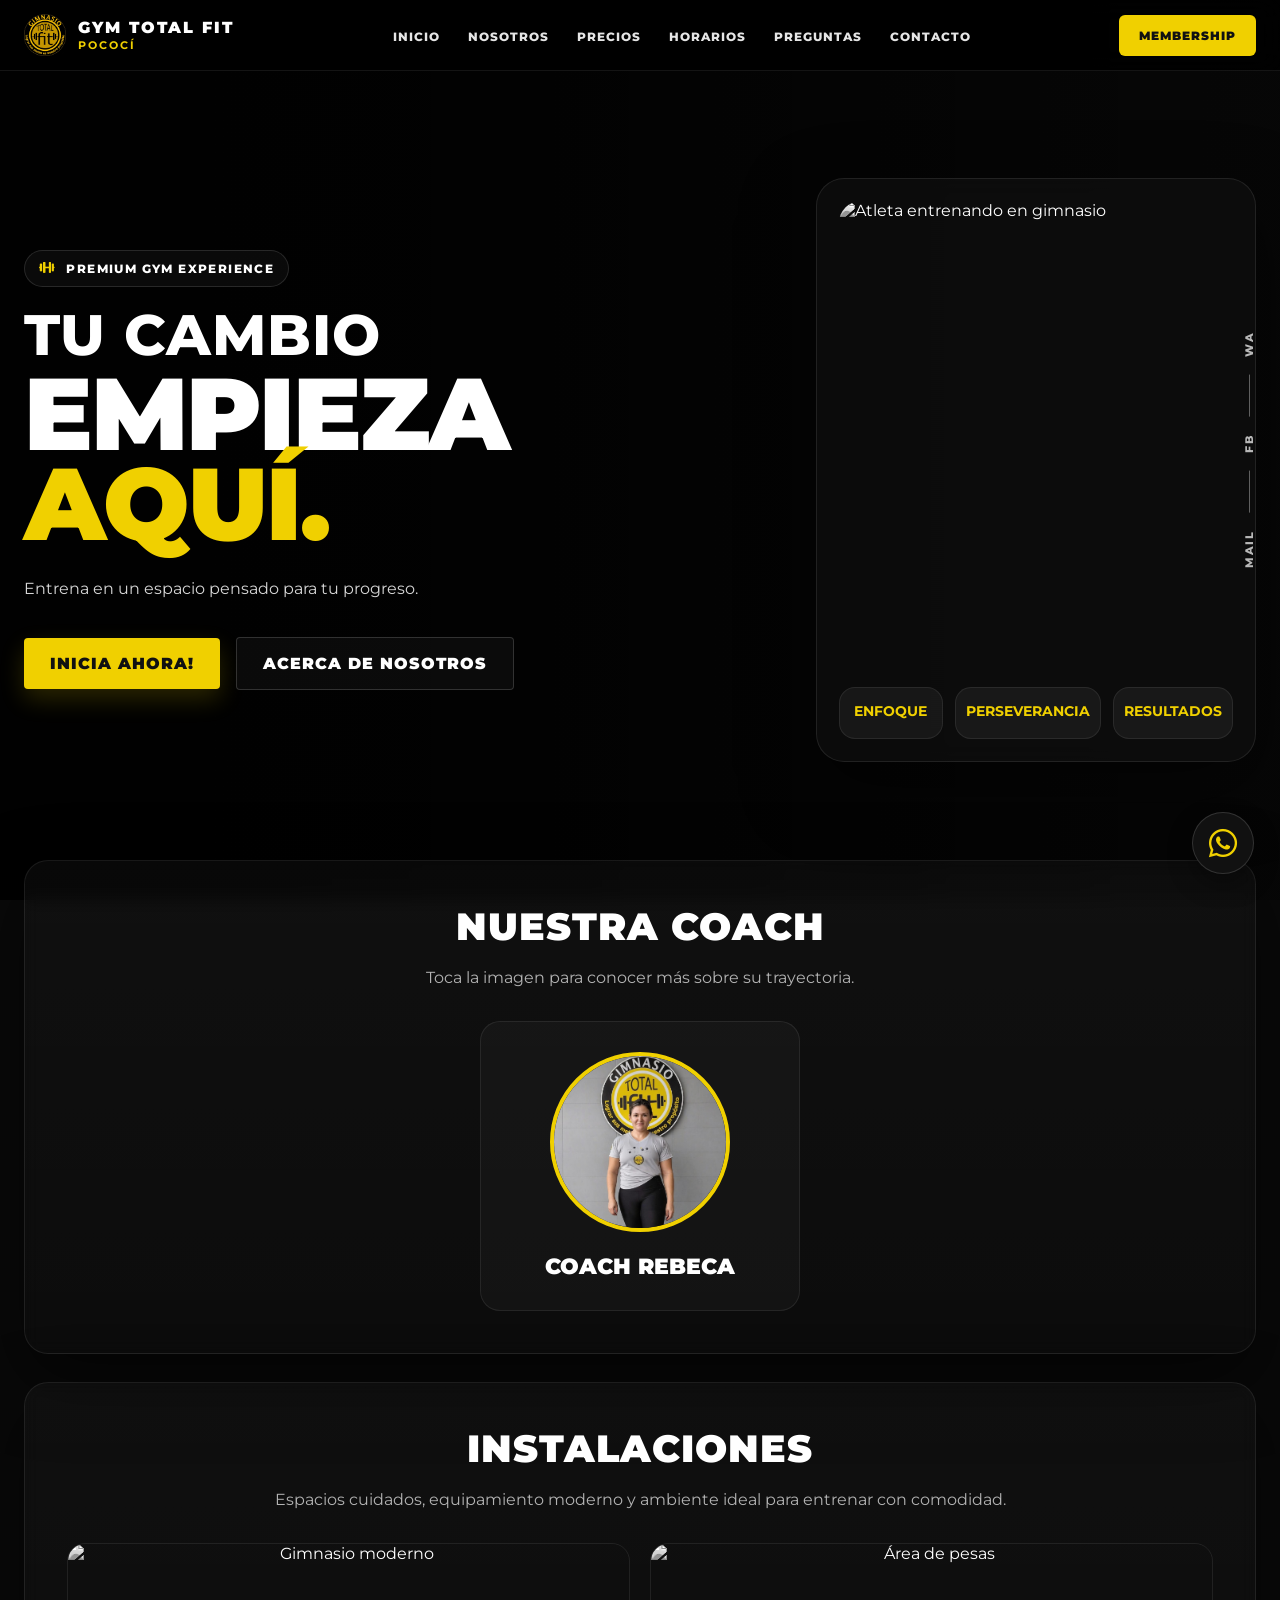
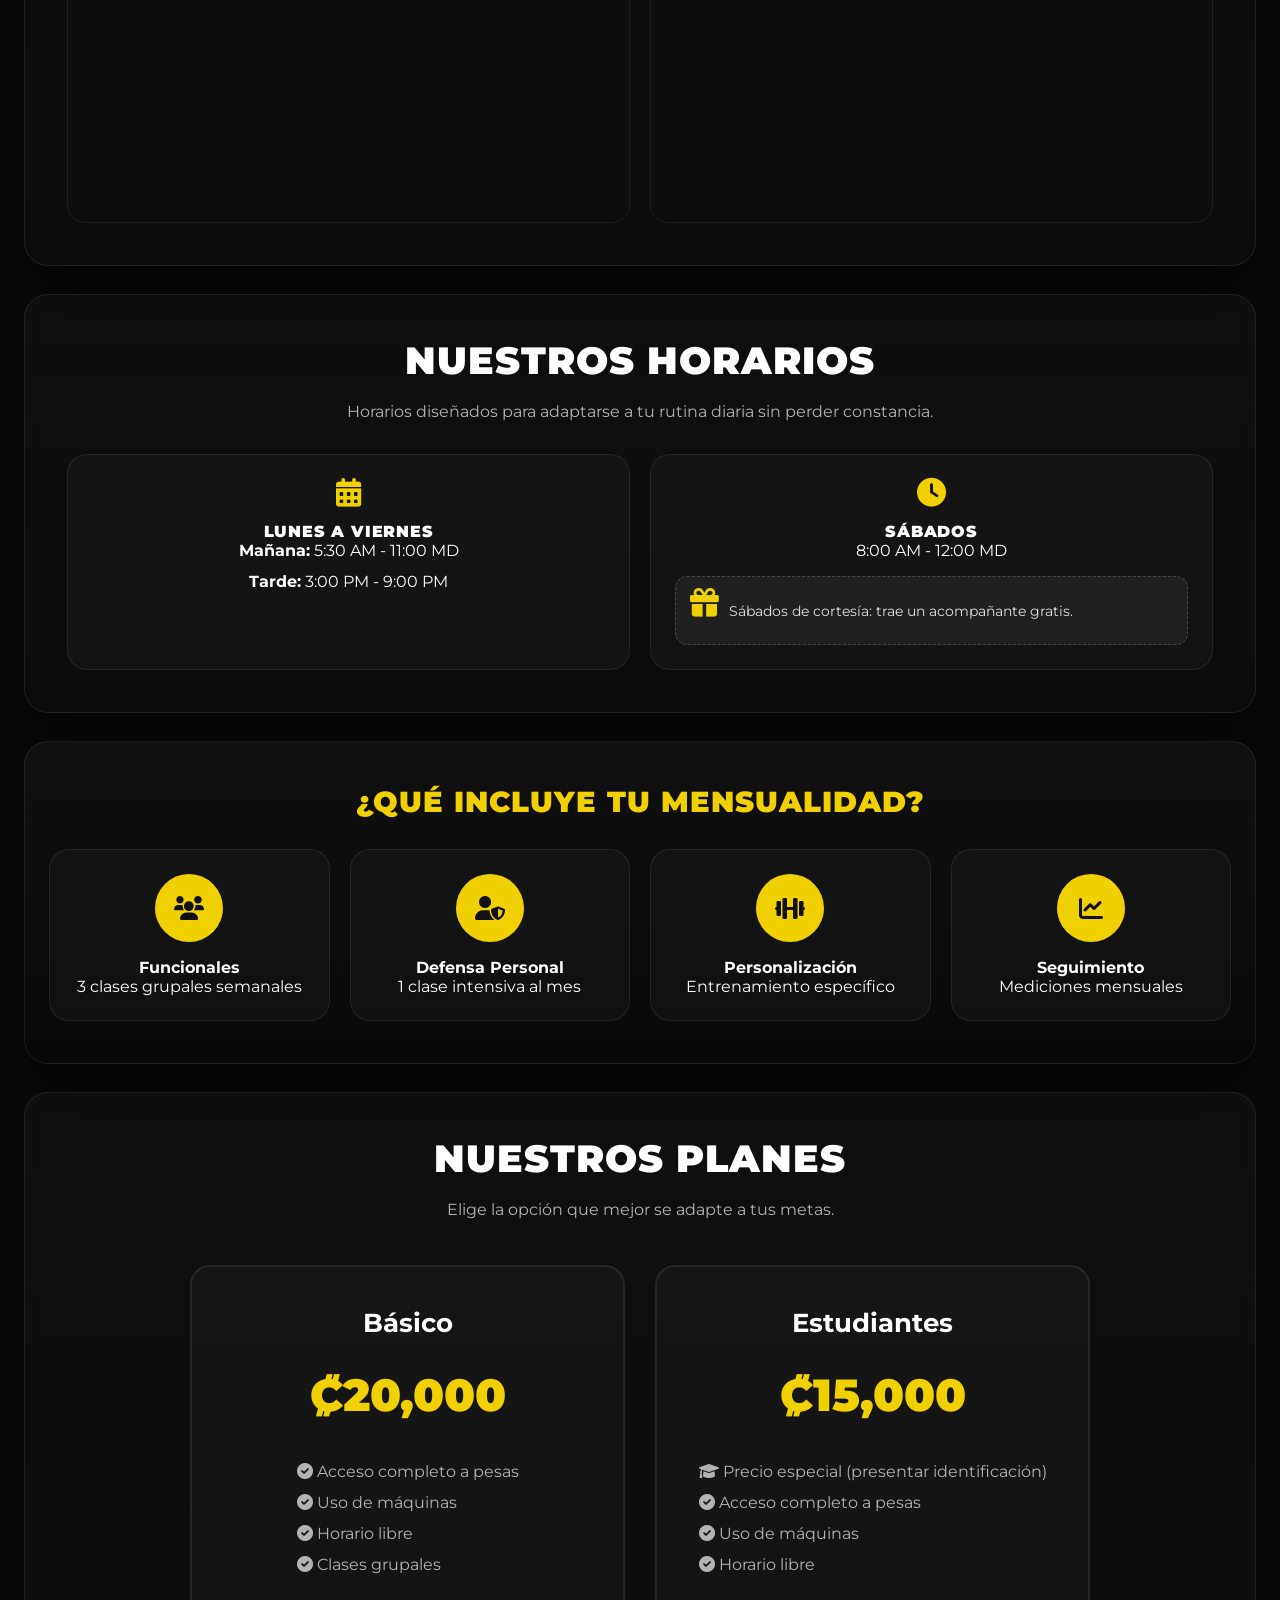
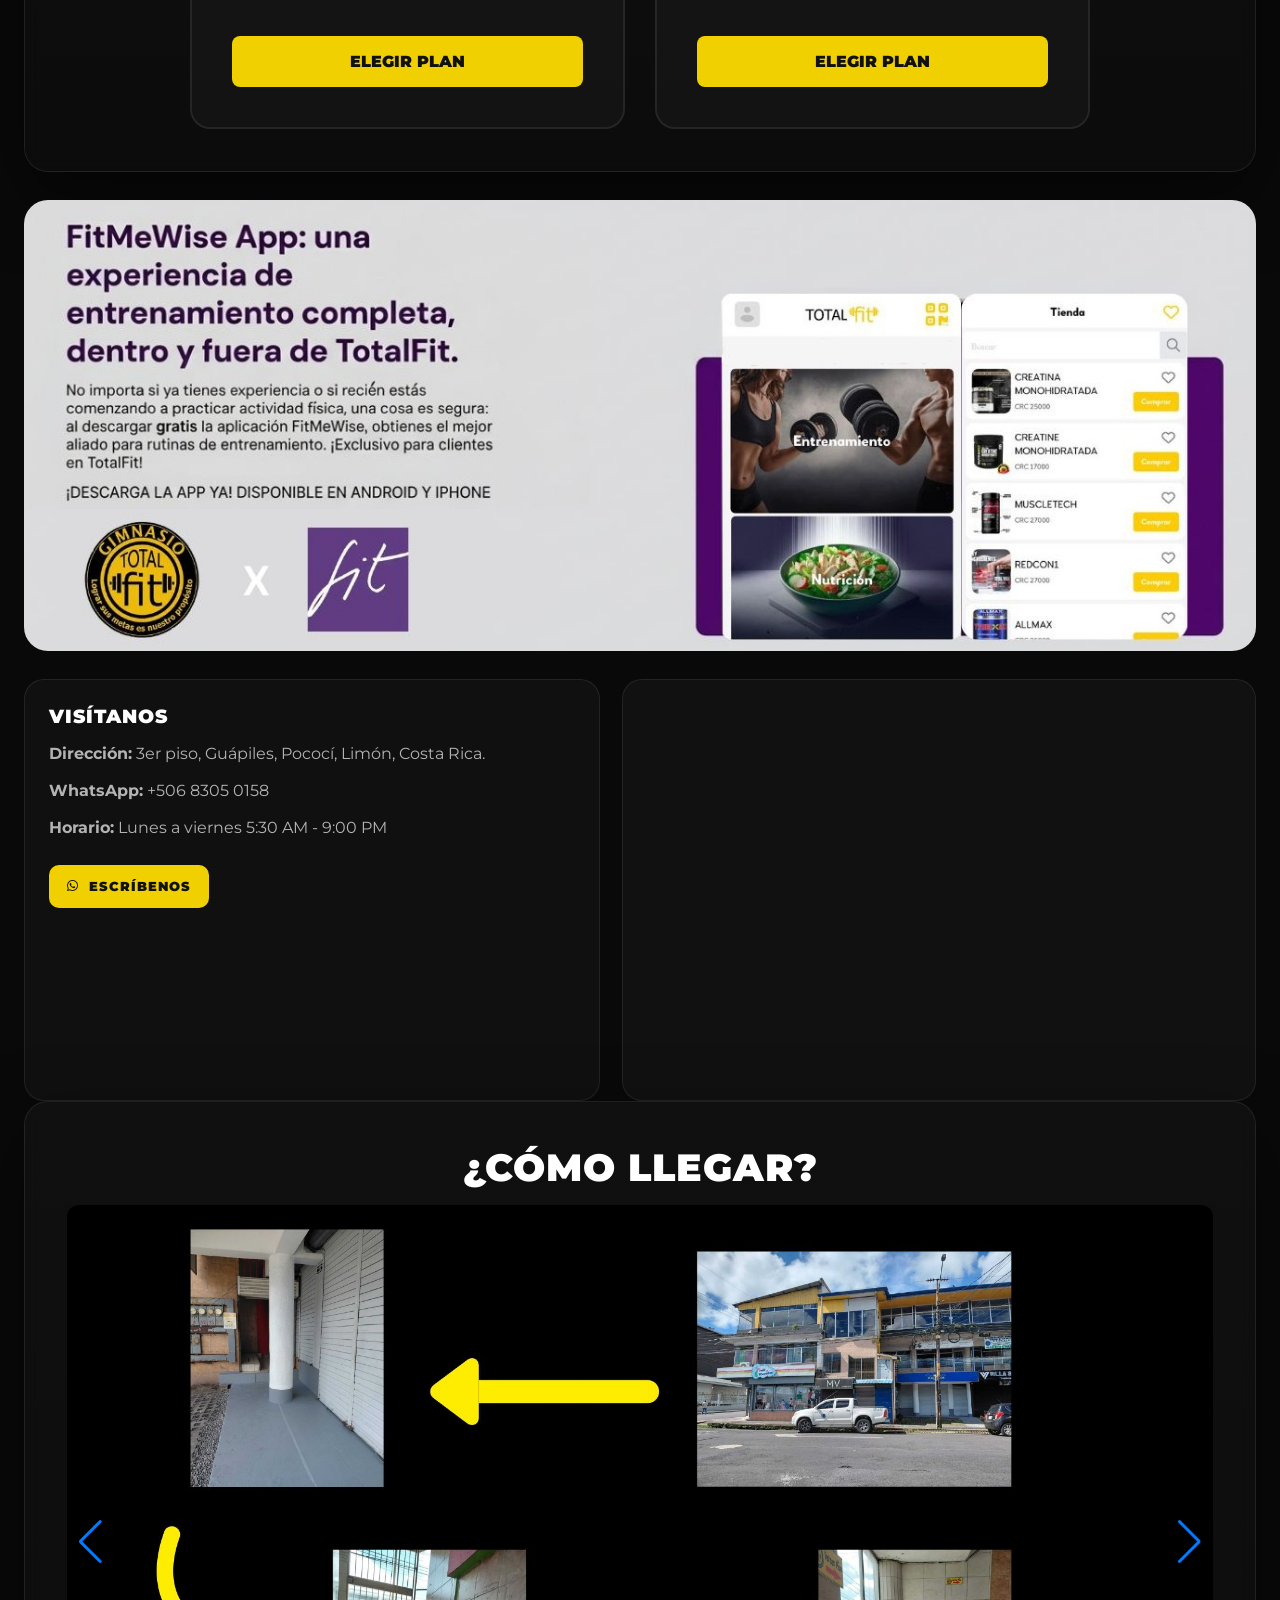
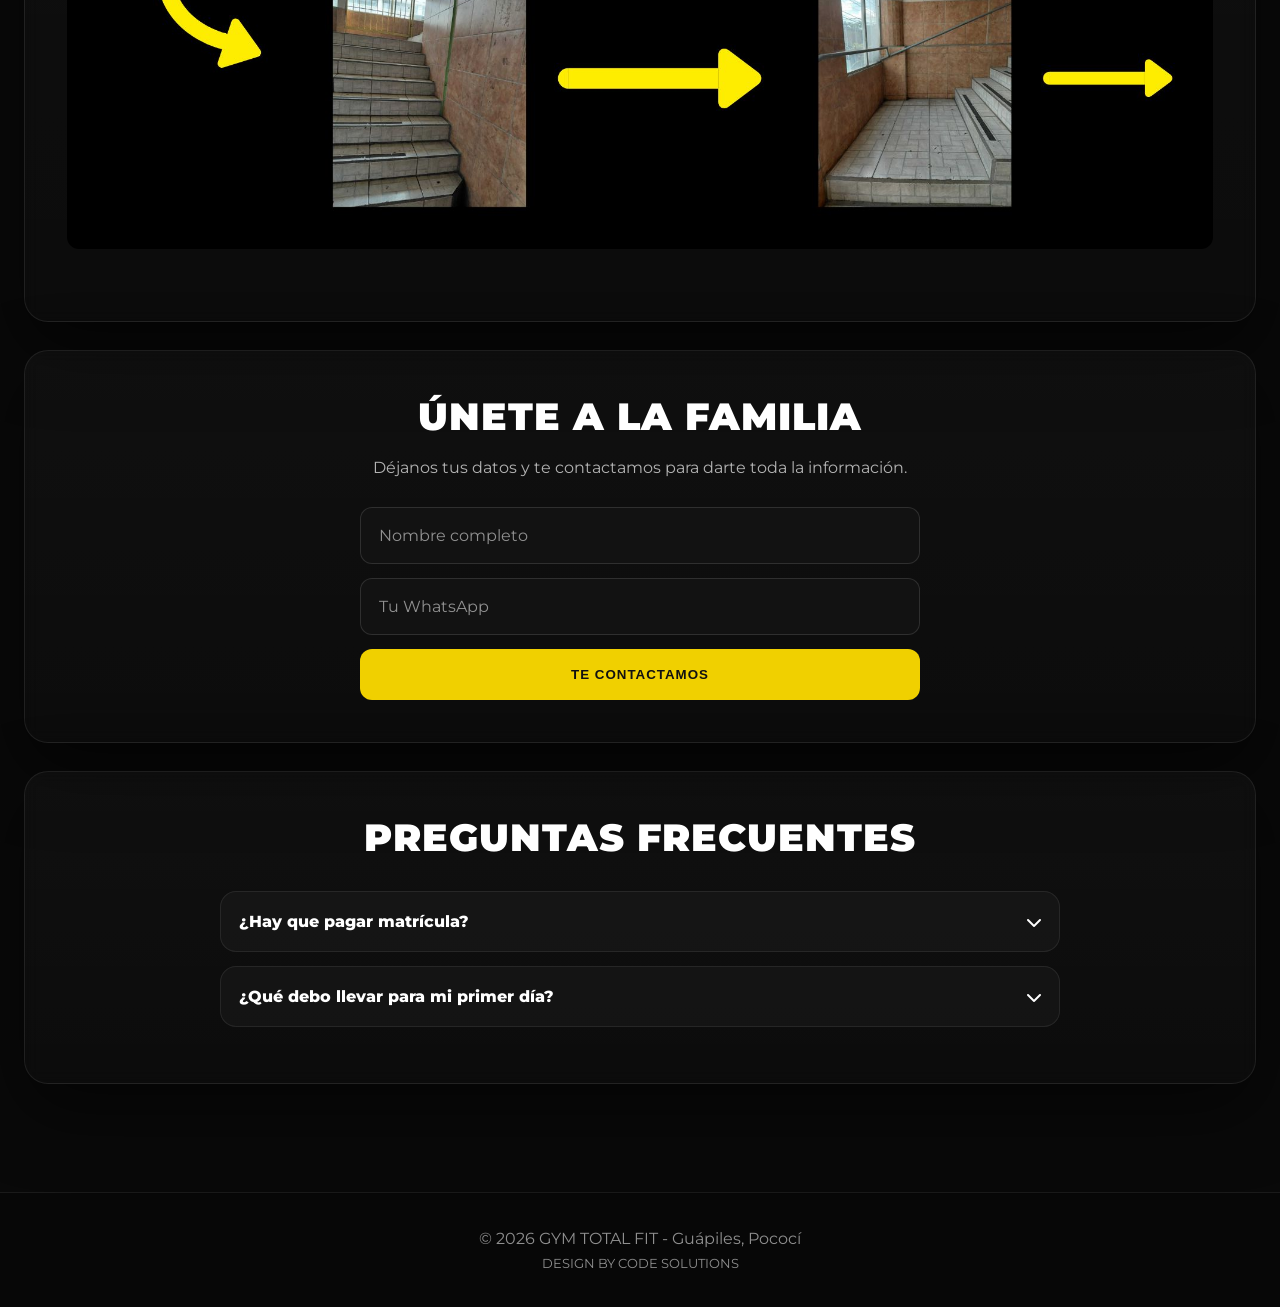
==== index.html @ f2923332 "Gym Total Fit" ====
<!DOCTYPE html>
<html lang="es">
<head>
  <meta charset="UTF-8" />
  <meta name="viewport" content="width=device-width, initial-scale=1.0" />
  <title>GYM TOTAL FIT - POCOCÍ</title>

  <meta name="description" content="GYM TOTAL FIT Pococí: gimnasio premium en Guápiles, Limón. Entrena con coaches expertos, horarios flexibles y ambiente profesional." />
  <meta name="keywords" content="gym Pococí, gimnasio Guápiles, fitness Costa Rica, entrenamiento funcional, gimnasio Limón" />
  <meta name="theme-color" content="#0a0a0a" />

  <link rel="preconnect" href="https://fonts.googleapis.com">
  <link rel="preconnect" href="https://fonts.gstatic.com" crossorigin>
  <link href="https://fonts.googleapis.com/css2?family=Montserrat:wght@400;600;700;800;900&display=swap" rel="stylesheet">
  <link rel="stylesheet" href="https://cdnjs.cloudflare.com/ajax/libs/font-awesome/6.0.0/css/all.min.css">
  <link href="https://unpkg.com/aos@2.3.1/dist/aos.css" rel="stylesheet">
  <link rel="stylesheet" href="https://cdn.jsdelivr.net/npm/swiper@11/swiper-bundle.min.css"/>

  <style>
    :root{
      --bg:#090909;
      --bg2:#111111;
      --card:#161616;
      --text:#ffffff;
      --muted:#b3b3b3;
      --accent:#f0d000;
      --gray:#6f6f6f;
      --line:rgba(255,255,255,.08);
      --shadow:0 26px 70px rgba(0,0,0,.5);
      --radius:24px;
    }

    *{ box-sizing:border-box; margin:0; padding:0; }
    html{ scroll-behavior:smooth; font-size:16px; }
    body{
      font-family:'Montserrat',sans-serif;
      background:var(--bg);
      color:var(--text);
      overflow-x:hidden;
    }

    a{ color:inherit; text-decoration:none; }
    img{ max-width:100%; display:block; }

    /* Navegación */
    nav{
      position:fixed;
      top:0;
      left:0;
      width:100%;
      z-index:9999;
      background:rgba(0,0,0,.82);
      backdrop-filter:blur(14px);
      border-bottom:1px solid var(--line);
    }

    .nav-container{
      max-width:1300px;
      margin:0 auto;
      padding:14px 24px;
      display:flex;
      align-items:center;
      justify-content:space-between;
      gap:20px;
    }

    .logo-wrapper{
      display:flex;
      align-items:center;
      gap:12px;
      min-width:220px;
    }

    .nav-logo{
      width:42px;
      height:42px;
      border-radius:10px;
      object-fit:cover;
    }

    .brand{
      display:flex;
      flex-direction:column;
      line-height:1;
    }

    .brand h2{
      margin:0;
      font-size:1rem;
      font-weight:900;
      letter-spacing:2px;
      color:var(--text);
    }

    .brand span{
      margin-top:4px;
      font-size:.68rem;
      font-weight:700;
      letter-spacing:2px;
      color:var(--accent);
      text-transform:uppercase;
    }

    .nav-links{
      list-style:none;
      display:flex;
      align-items:center;
      gap:28px;
    }

    .nav-links a{
      font-size:.78rem;
      font-weight:800;
      text-transform:uppercase;
      letter-spacing:1px;
      color:#f2f2f2;
      opacity:.95;
      transition:.25s ease;
    }

    .nav-links a:hover{ color:var(--accent); }

    .nav-cta{
      background:var(--accent);
      color:#111;
      padding:13px 20px;
      border-radius:6px;
      font-size:.78rem;
      font-weight:900;
      text-transform:uppercase;
      letter-spacing:1px;
      white-space:nowrap;
      transition:.25s ease;
    }

    .nav-cta:hover{
      transform:translateY(-2px);
      background:#ffe545;
    }

    .hamburger{
      display:none;
      flex-direction:column;
      gap:5px;
      cursor:pointer;
    }

    .hamburger span{
      width:26px;
      height:3px;
      background:white;
      border-radius:3px;
    }

    /* Hero */
    .hero{
      min-height:100vh;
      position:relative;
      display:flex;
      align-items:center;
      background:
        linear-gradient(90deg, rgba(0,0,0,.94) 0%, rgba(0,0,0,.82) 38%, rgba(0,0,0,.28) 100%),
        url('https://images.unsplash.com/photo-1517838277536-f5f99be501cd?q=80&w=2070&auto=format&fit=crop') center/cover no-repeat;
    }

    .hero-inner{
      width:100%;
      max-width:1300px;
      margin:0 auto;
      padding:120px 24px 80px;
      display:grid;
      grid-template-columns:1.05fr .95fr;
      gap:44px;
      align-items:center;
    }

    .eyebrow{
      display:inline-flex;
      align-items:center;
      gap:10px;
      padding:10px 14px;
      border:1px solid rgba(255,255,255,.12);
      border-radius:999px;
      background:rgba(255,255,255,.04);
      color:white;
      font-size:.78rem;
      font-weight:800;
      letter-spacing:1.4px;
      text-transform:uppercase;
      margin-bottom:22px;
    }

    .eyebrow i{ color:var(--accent); }

    .hero h1{
      font-size:clamp(3rem, 8vw, 6.8rem);
      line-height:.88;
      font-weight:900;
      text-transform:uppercase;
      letter-spacing:-2px;
      max-width:760px;
    }

    .hero h1 .line1{
      display:block;
      color:white;
      font-size:.56em;
      font-weight:800;
      letter-spacing:1px;
      margin-bottom:10px;
    }

    .hero h1 .line2{ display:block; color:white; }
    .hero h1 .line3{ display:block; color:var(--accent); }

    .hero p{
      max-width:650px;
      margin:24px 0 0;
      color:#d7d7d7;
      font-size:1rem;
      line-height:1.85;
    }

    .hero-actions{
      display:flex;
      align-items:center;
      gap:16px;
      flex-wrap:wrap;
      margin-top:34px;
    }

    .btn-primary,
    .btn-secondary{
      display:inline-flex;
      align-items:center;
      justify-content:center;
      gap:10px;
      padding:16px 26px;
      border-radius:4px;
      font-weight:900;
      text-transform:uppercase;
      letter-spacing:1px;
      transition:.25s ease;
    }

    .btn-primary{
      background:var(--accent);
      color:#111;
      box-shadow:0 10px 25px rgba(240,208,0,.18);
    }

    .btn-primary:hover{
      transform:translateY(-2px);
      background:#ffe545;
    }

    .btn-secondary{
      border:1px solid rgba(255,255,255,.16);
      background:rgba(255,255,255,.04);
      color:white;
    }

    .btn-secondary:hover{
      background:rgba(255,255,255,.08);
    }

    .hero-panel{
      justify-self:end;
      width:100%;
      max-width:440px;
      background:rgba(15,15,15,.76);
      border:1px solid rgba(255,255,255,.09);
      border-radius:28px;
      padding:22px;
      box-shadow:var(--shadow);
      backdrop-filter:blur(12px);
    }

    .hero-panel img{
      width:100%;
      height:470px;
      object-fit:cover;
      border-radius:22px;
      filter:grayscale(100%) contrast(1.1);
    }

    .hero-stats{
      margin-top:16px;
      display:grid;
      grid-template-columns:repeat(3,1fr);
      gap:12px;
    }

    .stat{
      background:rgba(255,255,255,.05);
      border:1px solid var(--line);
      border-radius:16px;
      padding:14px 10px;
      text-align:center;
    }

    .stat strong{
      display:block;
      color:var(--accent);
      font-size:0.9rem; 
      margin-bottom:4px;
      text-transform:uppercase;
    }

    .social-vertical{
      position:absolute;
      right:24px;
      top:50%;
      transform:translateY(-50%);
      display:flex;
      flex-direction:column;
      align-items:center;
      gap:18px;
      z-index:2;
    }

    .social-vertical a{
      writing-mode:vertical-rl;
      transform:rotate(180deg);
      font-size:.7rem;
      font-weight:800;
      letter-spacing:1.6px;
      color:#d7d7d7;
      opacity:.85;
    }

    .social-vertical .line{
      width:1px;
      height:42px;
      background:rgba(255,255,255,.35);
    }

    /* Layout Principal */
    .main-wrap{
      max-width:1300px;
      margin:-40px auto 0;
      padding:0 24px 80px;
      position:relative;
      z-index:5;
    }

    .section-card{
      background:linear-gradient(180deg, rgba(255,255,255,.03), rgba(255,255,255,.015));
      border:1px solid var(--line);
      border-radius:var(--radius);
      padding:42px;
      box-shadow:var(--shadow);
      margin-bottom:28px;
      backdrop-filter:blur(8px);
    }

    .center{text-align:center;}

    .section-title{
      margin:0 0 14px;
      font-size:clamp(1.7rem, 3vw, 2.4rem);
      font-weight:900;
      text-transform:uppercase;
      letter-spacing:1px;
    }

    .section-subtitle{
      color:var(--muted);
      max-width:780px;
      margin:0 auto;
      line-height:1.8;
    }

    /* ESTILOS COACH */
    .coach-container{
        display:flex;
        justify-content:center;
        margin-top:28px;
    }
    .coach-card{
      background:rgba(255,255,255,.03);
      border:1px solid var(--line);
      border-radius:20px;
      padding:30px;
      text-align:center;
      cursor:pointer;
      transition:.3s;
      width:100%;
      max-width:320px;
    }
    .coach-card:hover{ border-color:var(--accent); }
    .coach-card img{
      width:180px;
      height:180px;
      border-radius:50%;
      object-fit:cover;
      border:4px solid var(--accent);
      margin:0 auto 20px;
    }
    .coach-card h4{
      margin:0;
      font-size:1.4rem;
      font-weight:900;
      text-transform:uppercase;
    }
    .coach-bio{
      max-height:0;
      overflow:hidden;
      transition:max-height .4s ease;
      color:var(--muted);
      font-size:.95rem;
      line-height:1.6;
    }
    .coach-bio.active{
        max-height:300px;
        margin-top:20px;
        padding-top:15px;
        border-top:1px solid var(--line);
    }

    /* Grids Responsivos */
    .galeria-grid{
      display:grid;
      grid-template-columns:repeat(auto-fit, minmax(260px, 1fr));
      gap:20px;
      margin-top:28px;
    }

    .galeria-item{
      width:100%;
      height:280px;
      object-fit:cover;
      border-radius:18px;
      border:1px solid var(--line);
      filter:grayscale(100%);
    }

    .horarios-container{
      display:grid;
      gap:20px;
      margin-top:28px;
      grid-template-columns:repeat(auto-fit, minmax(280px, 1fr));
    }

    .horario-card{
        background:rgba(255,255,255,.03);
        border:1px solid var(--line);
        border-radius:20px;
        padding:24px;
        text-align:center;
    }

    .horario-card h4{
      margin:0;
      font-weight:900;
      text-transform:uppercase;
      letter-spacing:.8px;
    }

    .horario-card i{
      font-size:1.8rem;
      color:var(--accent);
      margin-bottom:14px;
    }

    /* ESPACIADO SOLICITADO */
    .horario-card p {
        margin-bottom: 12px;
    }

    .nota-cortesia{
      margin-top:16px;
      padding:12px 14px;
      background:rgba(255,255,255,.05);
      border:1px dashed rgba(255,255,255,.18);
      border-radius:12px;
      display:flex;
      gap:10px;
      align-items:center;
      color:#e2e2e2;
      font-size:.9rem;
      text-align:left;
    }

    .beneficios-negro{
      background:linear-gradient(180deg, #101010, #080808);
      border:1px solid var(--line);
      border-radius:var(--radius);
      padding:42px 24px;
      margin:28px 0;
      box-shadow:var(--shadow);
    }

    .beneficios-negro h3{
      margin:0 0 30px;
      text-align:center;
      color:var(--accent);
      text-transform:uppercase;
      font-weight:900;
      font-size:1.8rem;
      letter-spacing:1px;
    }

    .beneficios-grid{
      display:grid;
      gap:20px;
      margin-top:28px;
      grid-template-columns:repeat(auto-fit, minmax(220px, 1fr));
    }
    
    .beneficio-item{
        background:rgba(255,255,255,.03);
        border:1px solid var(--line);
        border-radius:20px;
        padding:24px;
        text-align:center;
    }

    .icono-circulo{
      width:68px;
      height:68px;
      margin:0 auto 16px;
      border-radius:50%;
      display:flex;
      align-items:center;
      justify-content:center;
      background:var(--accent);
      color:#111;
      font-size:1.5rem;
    }

    /* SECCIÓN PRECIOS - Modificada para 2 bloques */
    .precios-grid {
      display:grid;
      gap:30px; 
      margin-top:40px;
      grid-template-columns: repeat(2, 1fr);
      max-width: 900px;
      margin-left: auto;
      margin-right: auto;
    }

    @media (max-width: 768px) {
      .precios-grid {
        grid-template-columns: 1fr;
      }
    }

    .precio-card{
        background:rgba(255,255,255,.03);
        border:2px solid var(--line); 
        border-radius:20px;
        padding:40px; 
        text-align:center;
        transition:.3s;
        display: flex;
        flex-direction: column;
        justify-content: space-between;
    }
    .precio-card:hover { border-color: var(--accent); transform: translateY(-5px); }
    
    .precio-card h4{
        font-size: 1.6rem;
        margin-bottom: 10px;
    }

    .precio-valor {
      font-size: 2.8rem; 
      font-weight: 900;
      color: var(--accent);
      margin: 20px 0;
    }
    .precio-lista {
      list-style: none;
      padding: 0;
      margin: 20px 0;
      color:var(--muted);
      flex-grow: 1;
      text-align: left; 
      display: inline-block; 
    }
    .precio-lista li { margin-bottom: 12px; font-size: 1rem; }
    
    .btn-precio {
      display: block;
      width: 100%;
      padding: 16px;
      margin-top: 30px;
      background: var(--accent);
      color: #111;
      text-align: center;
      font-weight: 900;
      text-transform: uppercase;
      border-radius: 8px;
      transition: .25s;
    }
    .btn-precio:hover { background: #ffe545; transform: translateY(-2px); }

    /* SECCIÓN BANNER FITMEWISE */
    .app-section {
        background: transparent;
        padding: 0;
        margin: 28px 0;
        border-radius: var(--radius);
        overflow: hidden;
        border: none;
    }
    .banner-image {
        width: 100%;
        height: auto;
        display: block;
        transition: transform 0.5s ease;
    }
    .app-section:hover .banner-image {
        transform: scale(1.01);
    }

    /* Contacto */
    form{
      max-width:560px;
      margin:24px auto 0;
      display:flex;
      flex-direction:column;
      gap:14px;
    }

    input{
      width:100%;
      padding:18px;
      border-radius:12px;
      border:1px solid rgba(255,255,255,.12);
      background:#121212;
      color:white;
      font-family:'Montserrat',sans-serif;
      font-size:1rem;
    }

    input::placeholder{ color:#909090; }

    input:focus{
      outline:none;
      border-color:var(--accent);
      box-shadow:0 0 0 3px rgba(240,208,0,.10);
    }

    .boton-enviar{
      background:var(--accent);
      color:#111;
      padding:18px;
      border:none;
      border-radius:12px;
      font-weight:900;
      cursor:pointer;
      transition:.25s ease;
      text-transform:uppercase;
      letter-spacing:1px;
    }

    .boton-enviar:hover{
      transform:translateY(-2px);
      background:#ffe545;
    }

    .boton-listo{
      background:#e6e6e6 !important;
      color:#111 !important;
    }

    /* FAQ */
    .faq-container{
      max-width:840px;
      margin:30px auto 0;
    }

    .faq-item{
      margin-bottom:14px;
      border:1px solid var(--line);
      border-radius:16px;
      overflow:hidden;
      background:rgba(255,255,255,.03);
    }

    .faq-question{
      width:100%;
      border:none;
      background:transparent;
      color:white;
      padding:20px 18px;
      display:flex;
      justify-content:space-between;
      align-items:center;
      font-family:'Montserrat',sans-serif;
      font-size:1rem;
      font-weight:800;
      cursor:pointer;
      text-align:left;
    }

    .faq-answer{
      max-height:0;
      overflow:hidden;
      transition:max-height .3s ease;
      background:#131313;
    }

    .faq-answer p{
      margin:0;
      padding:0 18px 18px;
      color:#d0d0d0;
      line-height:1.7;
    }

    .faq-item.active .faq-answer{
      max-height:220px;
    }

    .faq-item.active i{
      transform:rotate(180deg);
      color:var(--accent);
    }

    /* Footer y Mapa */
    .contacto-grid{
      display:grid;
      grid-template-columns:1fr 1.1fr;
      gap:22px;
      margin-top:28px;
      align-items:stretch;
    }

    .contacto-info{
      background:rgba(255,255,255,.03);
      border:1px solid var(--line);
      border-radius:20px;
      padding:24px;
      text-align:left;
    }

    .contacto-info h4{
      margin:0 0 12px;
      font-size:1.2rem;
      font-weight:900;
      text-transform:uppercase;
      letter-spacing:1px;
    }

    .contacto-info p{
      margin:0 0 10px;
      color:var(--muted);
      line-height:1.7;
    }

    .contacto-info .mapa-boton{
      display:inline-flex;
      align-items:center;
      justify-content:center;
      gap:10px;
      margin-top:14px;
      background:var(--accent);
      color:#111;
      padding:14px 18px;
      border-radius:10px;
      font-weight:900;
      text-transform:uppercase;
      font-size:.8rem;
      letter-spacing:1px;
    }

    .mapa-contenedor{
      width:100%;
      min-height:420px;
      border-radius:20px;
      overflow:hidden;
      border:1px solid var(--line);
      background:#111;
    }

    .mapa-contenedor iframe{
      width:100%;
      height:100%;
      min-height:420px;
      display:block;
      border:0;
    }

    .btn-whatsapp-flotante{
      position:fixed;
      bottom:26px;
      right:26px;
      width:62px;
      height:62px;
      border-radius:50%;
      display:flex;
      align-items:center;
      justify-content:center;
      background:#111;
      color:var(--accent);
      border:1px solid rgba(255,255,255,.14);
      font-size:32px;
      z-index:10000;
      box-shadow:0 10px 25px rgba(0,0,0,.35);
      transition:.25s ease;
    }

    .btn-whatsapp-flotante:hover{
      transform:scale(1.08);
      color:#111;
      background:var(--accent);
    }

    footer{
      padding:36px 20px;
      text-align:center;
      background:#070707;
      border-top:1px solid var(--line);
      color:#8f8f8f;
    }

    /* Estilos del Carrusel */
    .swiper { width: 100%; padding-bottom: 30px; }
    .swiper-slide img { width: 100%; height: auto; border-radius: 12px; }

    /* Media Queries */
    @media (max-width: 980px){
      .hero-inner{ grid-template-columns:1fr; padding-top:130px; }
      .hero-panel{ justify-self:start; max-width:100%; }
      .social-vertical{ display:none; }
      .contacto-grid{ grid-template-columns:1fr; }
    }

    @media (max-width: 768px){
      .nav-links{
        position:fixed; top:74px; left:-100%;
        width:100%; height:calc(100vh - 74px);
        background:rgba(0,0,0,.98);
        flex-direction:column; justify-content:flex-start;
        gap:26px; padding-top:42px; transition:.3s ease;
      }
      .nav-links.active{ left:0; }
      .nav-cta{ display:none; }
      .hamburger{ display:flex; }
      .section-card{ padding:28px 18px; }
      .hero h1{ font-size:clamp(2.7rem, 14vw, 4.8rem); }
      .hero-panel img{ height:340px; }
      .mapa-contenedor, .mapa-contenedor iframe{ min-height:320px; }
  </style>
</head>
<body>

  <nav>
    <div class="nav-container">
      <div class="logo-wrapper">
        <img src="logo-gym.png" alt="Logo GYM TOTAL FIT" class="nav-logo">
        <div class="brand">
          <h2>GYM TOTAL FIT</h2>
          <span>Pococí</span>
        </div>
      </div>

      <ul class="nav-links" id="navLinks">
        <li><a href="#inicio">Inicio</a></li>
        <li><a href="#nosotros">Nosotros</a></li>
        <li><a href="#precios">Precios</a></li>
        <li><a href="#horarios">Horarios</a></li>
        <li><a href="#faq">Preguntas</a></li>
        <li><a href="#contacto">Contacto</a></li>
      </ul>

      <a href="#contacto" class="nav-cta">Membership</a>

      <div class="hamburger" id="hamburger">
        <span></span>
        <span></span>
        <span></span>
      </div>
    </div>
  </nav>

  <section class="hero" id="inicio">
    <div class="social-vertical">
      <a href="https://wa.me/50683050158" target="_blank" rel="noopener">WA</a>
      <div class="line"></div>
      <a href="https://www.facebook.com/gimnasiototalfit?mibextid=wwXIfr&rdid=sirPQFY9qjOeOpxo&share_url=https%253A%252F%252Fwww.facebook.com%252Fshare%252F14ZNiujZyRZ%252F%253Fmibextid%253DwwXIfr#">FB</a>
      <div class="line"></div>
      <a href="https://mail.google.com/mail/?view=cm&fs=1&to=totalfitarl2025@gmail.com" target="_blank">MAIL</a>
    </div>

    <div class="hero-inner">
      <div class="hero-copy" data-aos="fade-right">
        <div class="eyebrow">
          <i class="fas fa-dumbbell"></i>
          Premium gym experience
        </div>

        <h1>
          <span class="line1">TU CAMBIO</span>
          <span class="line2">EMPIEZA</span>
          <span class="line3">AQUÍ.</span>
        </h1>

        <p>Entrena en un espacio pensado para tu progreso.</p>

        <div class="hero-actions">
          <a href="#contacto" class="btn-primary">INICIA AHORA!</a>
          <a href="#nosotros" class="btn-secondary">ACERCA DE NOSOTROS</a>
        </div>
      </div>

      <div class="hero-panel" data-aos="fade-left">
        <img src="https://images.unsplash.com/photo-1517836357463-d25dfeac3438?q=80&w=1200&auto=format&fit=crop" alt="Atleta entrenando en gimnasio">
        <div class="hero-stats">
          <div class="stat">
            <strong>ENFOQUE</strong>
          </div>
          <div class="stat">
            <strong>PERSEVERANCIA</strong>
          </div>
          <div class="stat">
            <strong>RESULTADOS</strong>
          </div>
        </div>
      </div>
    </div>
  </section>

  <main class="main-wrap">
    <section class="section-card center" id="nosotros">
      <h3 class="section-title" data-aos="fade-up">Nuestra Coach</h3>
      <p class="section-subtitle">
        Toca la imagen para conocer más sobre su trayectoria.
      </p>

      <div class="coach-container">
        <div class="coach-card" id="cardRebeca" data-aos="fade-up">
          <img src="imagenrebe.jpeg" alt="Coach Rebeca">
          <h4>Coach Rebeca</h4>
          <div class="coach-bio" id="bioRebeca">
            <p>Tras 25 años de trayectoria profesional, en 2025 decidí dar un giro a mi vida para seguir mi verdadera vocación: ayudar a las personas a sentirse fuertes, seguras y saludables. Como instructora certificada, mi misión es acompañar a todos a transformar sus vidas a través del movimiento y el bienestar integral.</p>
          </div>
        </div>
      </div>
    </section>

    <section class="section-card center">
      <h3 class="section-title" data-aos="fade-up">Instalaciones</h3>
      <p class="section-subtitle">
        Espacios cuidados, equipamiento moderno y ambiente ideal para entrenar con comodidad.
      </p>

      <div class="galeria-grid">
        <img src="https://images.unsplash.com/photo-1517963879433-6ad2b056d712?q=80&w=1200&auto=format&fit=crop" class="galeria-item" alt="Gimnasio moderno" data-aos="zoom-in">
        <img src="https://images.unsplash.com/photo-1534367610401-9f5ed68180aa?q=80&w=1200&auto=format&fit=crop" class="galeria-item" alt="Área de pesas" data-aos="zoom-in" data-aos-delay="100">
      </div>
    </section>

    <section class="section-card center" id="horarios">
      <h3 class="section-title" data-aos="fade-up">Nuestros horarios</h3>
      <p class="section-subtitle">
        Horarios diseñados para adaptarse a tu rutina diaria sin perder constancia.
      </p>

      <div class="horarios-container" data-aos="fade-up">
        <div class="horario-card">
          <i class="fas fa-calendar-alt"></i>
          <h4>Lunes a viernes</h4>
          <p><strong>Mañana:</strong> 5:30 AM - 11:00 MD</p>
          <p><strong>Tarde:</strong> 3:00 PM - 9:00 PM</p>
        </div>

        <div class="horario-card">
          <i class="fas fa-clock"></i>
          <h4>Sábados</h4>
          <p>8:00 AM - 12:00 MD</p>
          <div class="nota-cortesia">
            <i class="fas fa-gift"></i>
            <span>Sábados de cortesía: trae un acompañante gratis.</span>
          </div>
        </div>
      </div>
    </section>

    <section class="beneficios-negro" data-aos="fade-up">
      <h3>¿Qué incluye tu mensualidad?</h3>
      <div class="beneficios-grid">
        <div class="beneficio-item">
          <div class="icono-circulo"><i class="fas fa-users"></i></div>
          <h4>Funcionales</h4>
          <p>3 clases grupales semanales</p>
        </div>

        <div class="beneficio-item">
          <div class="icono-circulo"><i class="fas fa-user-shield"></i></div>
          <h4>Defensa Personal</h4>
          <p>1 clase intensiva al mes</p>
        </div>

        <div class="beneficio-item">
          <div class="icono-circulo"><i class="fas fa-dumbbell"></i></div>
          <h4>Personalización</h4>
          <p>Entrenamiento específico</p>
        </div>

        <div class="beneficio-item">
          <div class="icono-circulo"><i class="fas fa-chart-line"></i></div>
          <h4>Seguimiento</h4>
          <p>Mediciones mensuales</p>
        </div>
      </div>
    </section>

    <section class="section-card" id="precios">
      <h3 class="section-title center">Nuestros Planes</h3>
      <p class="section-subtitle center">Elige la opción que mejor se adapte a tus metas.</p>

      <div class="precios-grid">
        <div class="precio-card" data-aos="fade-up">
          <h4>Básico</h4>
          <div class="precio-valor">₡20,000</div>
          <div class="center">
              <ul class="precio-lista">
                <li><i class="fas fa-check-circle"></i> Acceso completo a pesas</li>
                <li><i class="fas fa-check-circle"></i> Uso de máquinas</li>
                <li><i class="fas fa-check-circle"></i> Horario libre</li>
                <li><i class="fas fa-check-circle"></i> Clases grupales</li>
              </ul>
          </div>
          <a href="https://wa.me/50683050158?text=Hola,%20me%20interesa%20el%20Plan%20Básico" class="btn-precio" target="_blank" rel="noopener">Elegir Plan</a>
        </div>

        <div class="precio-card" data-aos="fade-up" data-aos-delay="150">
          <h4>Estudiantes</h4>
          <div class="precio-valor">₡15,000</div>
          <div class="center">
              <ul class="precio-lista">
                <li><i class="fas fa-graduation-cap"></i> Precio especial (presentar identificación)</li>
                <li><i class="fas fa-check-circle"></i> Acceso completo a pesas</li>
                <li><i class="fas fa-check-circle"></i> Uso de máquinas</li>
                <li><i class="fas fa-check-circle"></i> Horario libre</li>
              </ul>
          </div>
          <a href="https://wa.me/50683050158?text=Hola,%20me%20interesa%20el%20Plan%20de%20Estudiantes" class="btn-precio" target="_blank" rel="noopener">Elegir Plan</a>
        </div>
      </div>
    </section>

    <section class="app-section" id="fitmewise" data-aos="fade-up">
        <img src="logo-fit-purple.jpg" alt="Banner FitMeWise" class="banner-image">
    </section>

    <div class="contacto-grid" data-aos="fade-up">
        <div class="contacto-info">
          <h4>Visítanos</h4>
          <p><strong>Dirección:</strong> 3er piso, Guápiles, Pococí, Limón, Costa Rica.</p>
          <p><strong>WhatsApp:</strong> +506 8305 0158</p>
          <p><strong>Horario:</strong> Lunes a viernes 5:30 AM - 9:00 PM</p>
          <a href="https://wa.me/50683050158" class="mapa-boton" target="_blank" rel="noopener">
            <i class="fab fa-whatsapp"></i> Escríbenos
          </a>
        </div>

        <div class="mapa-contenedor">
          <iframe src="https://www.google.com/maps/embed?pb=!1m14!1m8!1m3!1d751.5721058685657!2d-83.79114110846051!3d10.214656997857979!3m2!1i1024!2i768!4f13.1!3m3!1m2!1s0x8fa0b86e67338fe3%3A0x4f78e221565e8b6a!2sGimnasio%20Total%20Fit!5e1!3m2!1sen!2scr!4v1777138188355!5m2!1sen!2scr" width="600" height="450" style="border:0;" allowfullscreen="" loading="lazy" referrerpolicy="no-referrer-when-downgrade"></iframe>
        </div>
    </div>

    <section class="section-card">
      <h3 class="section-title center">¿Cómo llegar?</h3>
      <div class="swiper mySwiper">
        <div class="swiper-wrapper">
          <div class="swiper-slide"><img src="PASO1.jpg" alt="Paso 1"></div>
          <div class="swiper-slide"><img src="PASO2.jpg" alt="Paso 2"></div>
        </div>
        <div class="swiper-button-next"></div>
        <div class="swiper-button-prev"></div>
      </div>
    </section>

    <section class="section-card center" id="contacto">
      <h3 class="section-title" data-aos="fade-up">Únete a la familia</h3>
      <p class="section-subtitle">
        Déjanos tus datos y te contactamos para darte toda la información.
      </p>
      
      <form action="https://formspree.io/f/mojpyeyz" method="POST" id="formContacto" data-aos="fade-up">
        <input type="text" name="Nombre" id="nombre" placeholder="Nombre completo" required>
        <input type="tel" name="WhatsApp" id="whatsapp" placeholder="Tu WhatsApp" required>
        <button type="submit" id="btnEnviar" class="boton-enviar">TE CONTACTAMOS</button>
      </form>
    </section>

    <section class="section-card center" id="faq">
      <h3 class="section-title" data-aos="fade-up">Preguntas frecuentes</h3>
      <div class="faq-container" data-aos="fade-up">
        <div class="faq-item">
          <button class="faq-question" aria-expanded="false">
            ¿Hay que pagar matrícula?
            <i class="fas fa-chevron-down"></i>
          </button>
          <div class="faq-answer">
            <p>No cobramos matrícula. Solo pagas tu mensualidad y puedes empezar a entrenar.</p>
          </div>
        </div>
        <div class="faq-item">
          <button class="faq-question" aria-expanded="false">
            ¿Qué debo llevar para mi primer día?
            <i class="fas fa-chevron-down"></i>
          </button>
          <div class="faq-answer">
            <p>Es obligatorio el uso de paño de mano, ropa deportiva cómoda e hidratación.</p>
          </div>
        </div>
      </div>
    </section>
  </main>

  <a href="https://wa.me/50683050158" class="btn-whatsapp-flotante" target="_blank" rel="noopener" aria-label="Contactar por WhatsApp">
    <i class="fab fa-whatsapp"></i>
  </a>

  <footer>
    <p>© 2026 GYM TOTAL FIT - Guápiles, Pococí</p>
    <p style="font-size:.8rem; margin-top:8px;">DESIGN BY CODE SOLUTIONS</p>
  </footer>

  <script src="https://unpkg.com/aos@2.3.1/dist/aos.js"></script>
  <script src="https://cdn.jsdelivr.net/npm/swiper@11/swiper-bundle.min.js"></script>
  <script>
    AOS.init({ duration: 1000, once: true });

    // Inicialización de Swiper
    var swiper = new Swiper(".mySwiper", {
        navigation: {
          nextEl: ".swiper-button-next",
          prevEl: ".swiper-button-prev",
        },
        loop: true,
        slidesPerView: 1,
        spaceBetween: 10,
    });

    const cardRebeca = document.getElementById('cardRebeca');
    const bioRebeca = document.getElementById('bioRebeca');
    
    if(cardRebeca && bioRebeca) {
        cardRebeca.addEventListener('click', () => {
            bioRebeca.classList.toggle('active');
        });
    }

    const nombre = document.getElementById('nombre');
    const tel = document.getElementById('whatsapp');
    const btn = document.getElementById('btnEnviar');
    const form = document.getElementById('formContacto');

    if(form && nombre && tel && btn) {
        form.addEventListener('input', () => {
          if (nombre.value.trim() !== "" && tel.value.trim() !== "") {
            btn.classList.add('boton-listo');
            btn.innerText = "¡ENVIAR!";
          } else {
            btn.classList.remove('boton-listo');
            btn.innerText = "TE CONTACTAMOS";
          }
        });
    }

    const faqItems = document.querySelectorAll('.faq-item');
    faqItems.forEach(item => {
      const question = item.querySelector('.faq-question');
      question.addEventListener('click', () => {
        const active = item.classList.contains('active');
        faqItems.forEach(other => other.classList.remove('active'));
        faqItems.forEach(other => other.querySelector('.faq-question').setAttribute('aria-expanded', 'false'));
        if (!active) {
          item.classList.add('active');
          question.setAttribute('aria-expanded', 'true');
        }
      });
    });

    const hamburger = document.getElementById('hamburger');
    const navLinks = document.getElementById('navLinks');

    if(hamburger && navLinks) {
        hamburger.addEventListener('click', () => {
          navLinks.classList.toggle('active');
        });

        document.querySelectorAll('.nav-links a').forEach(link => {
          link.addEventListener('click', () => {
            navLinks.classList.remove('active');
          });
        });
    }
  </script>
</body>
</html>
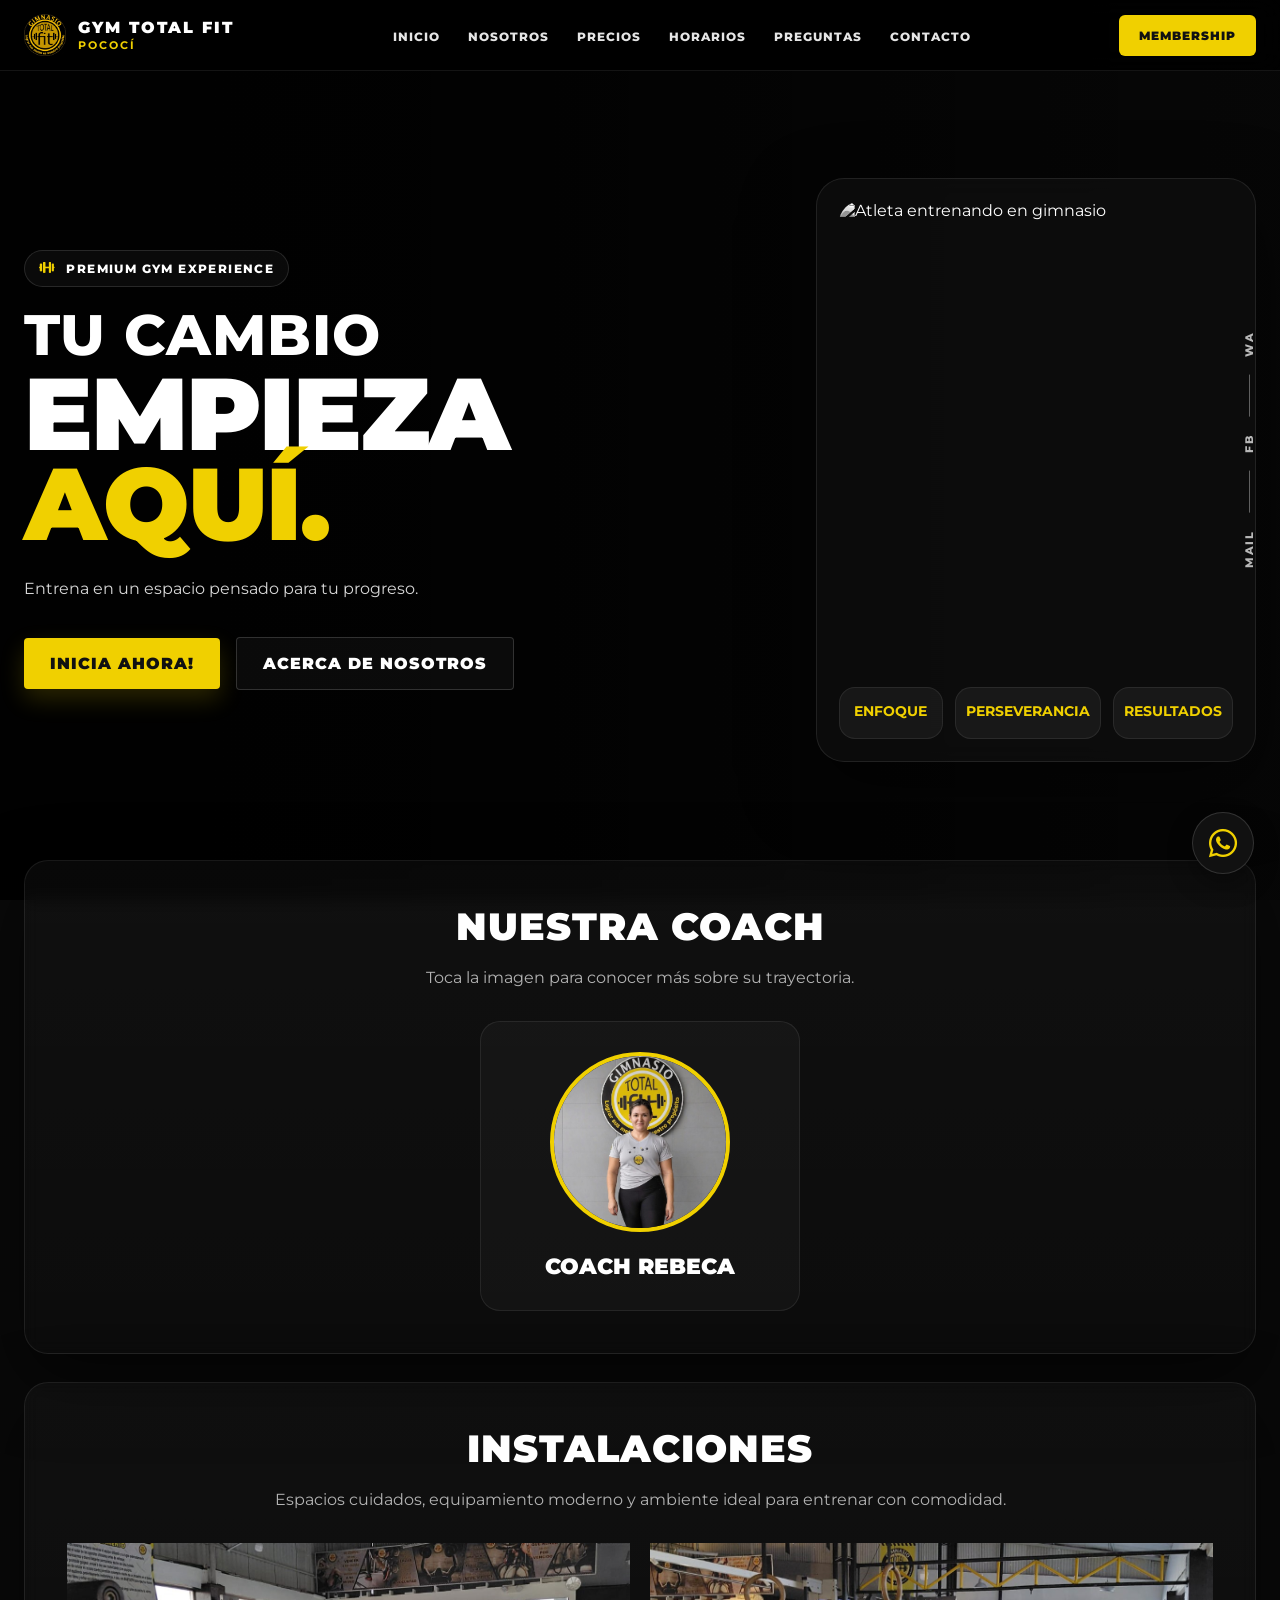
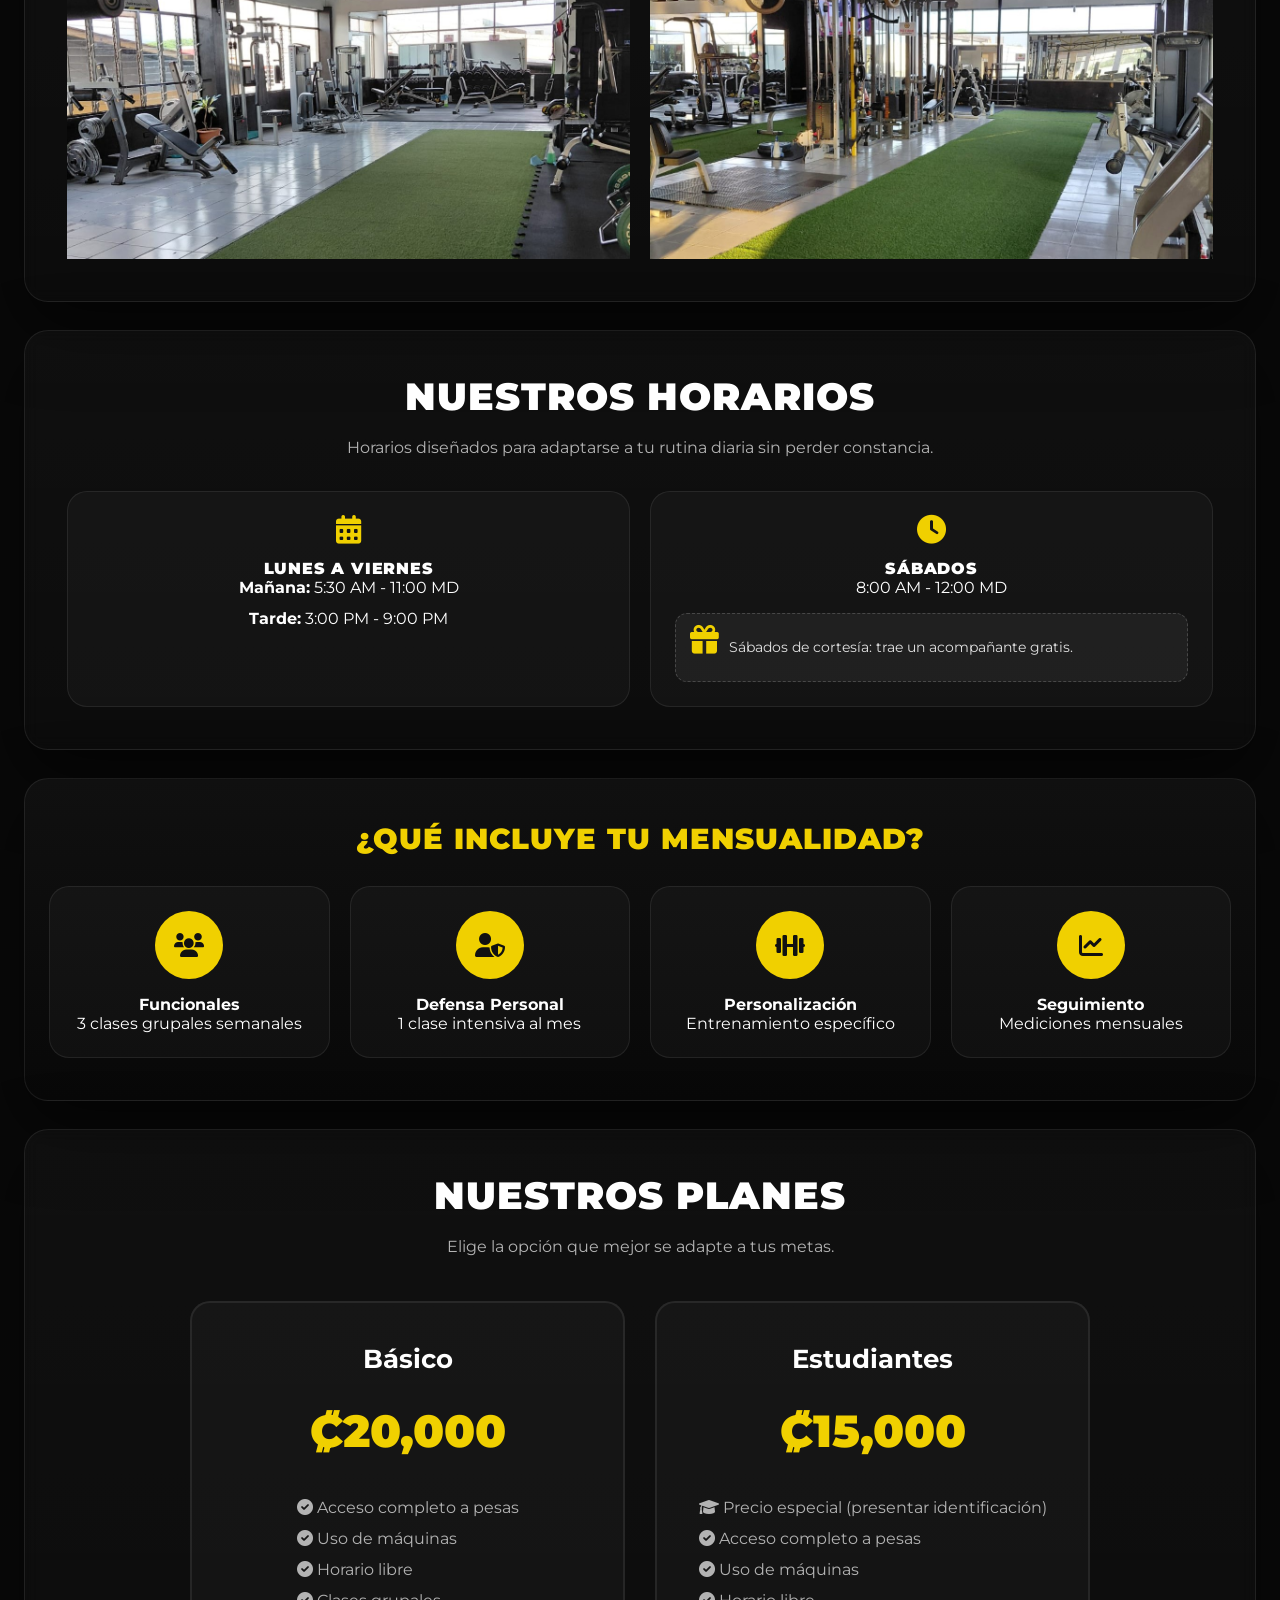
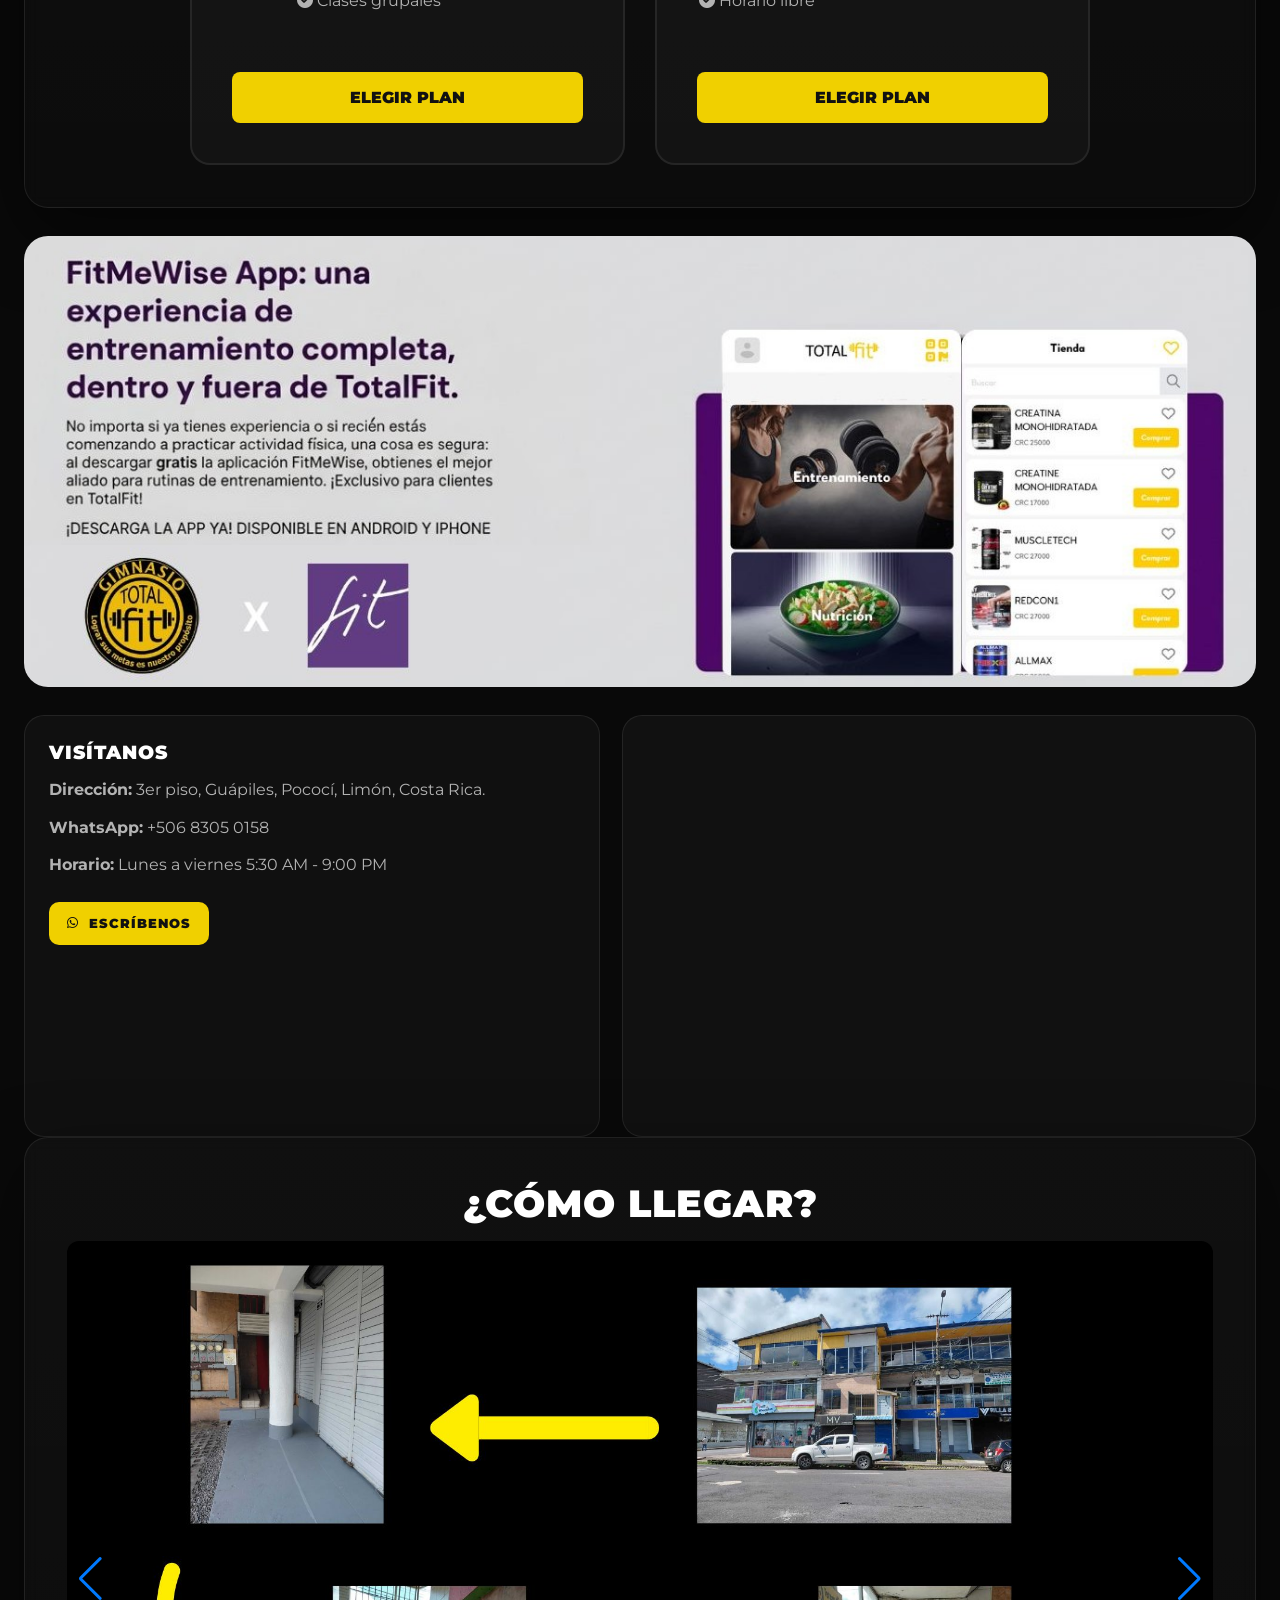
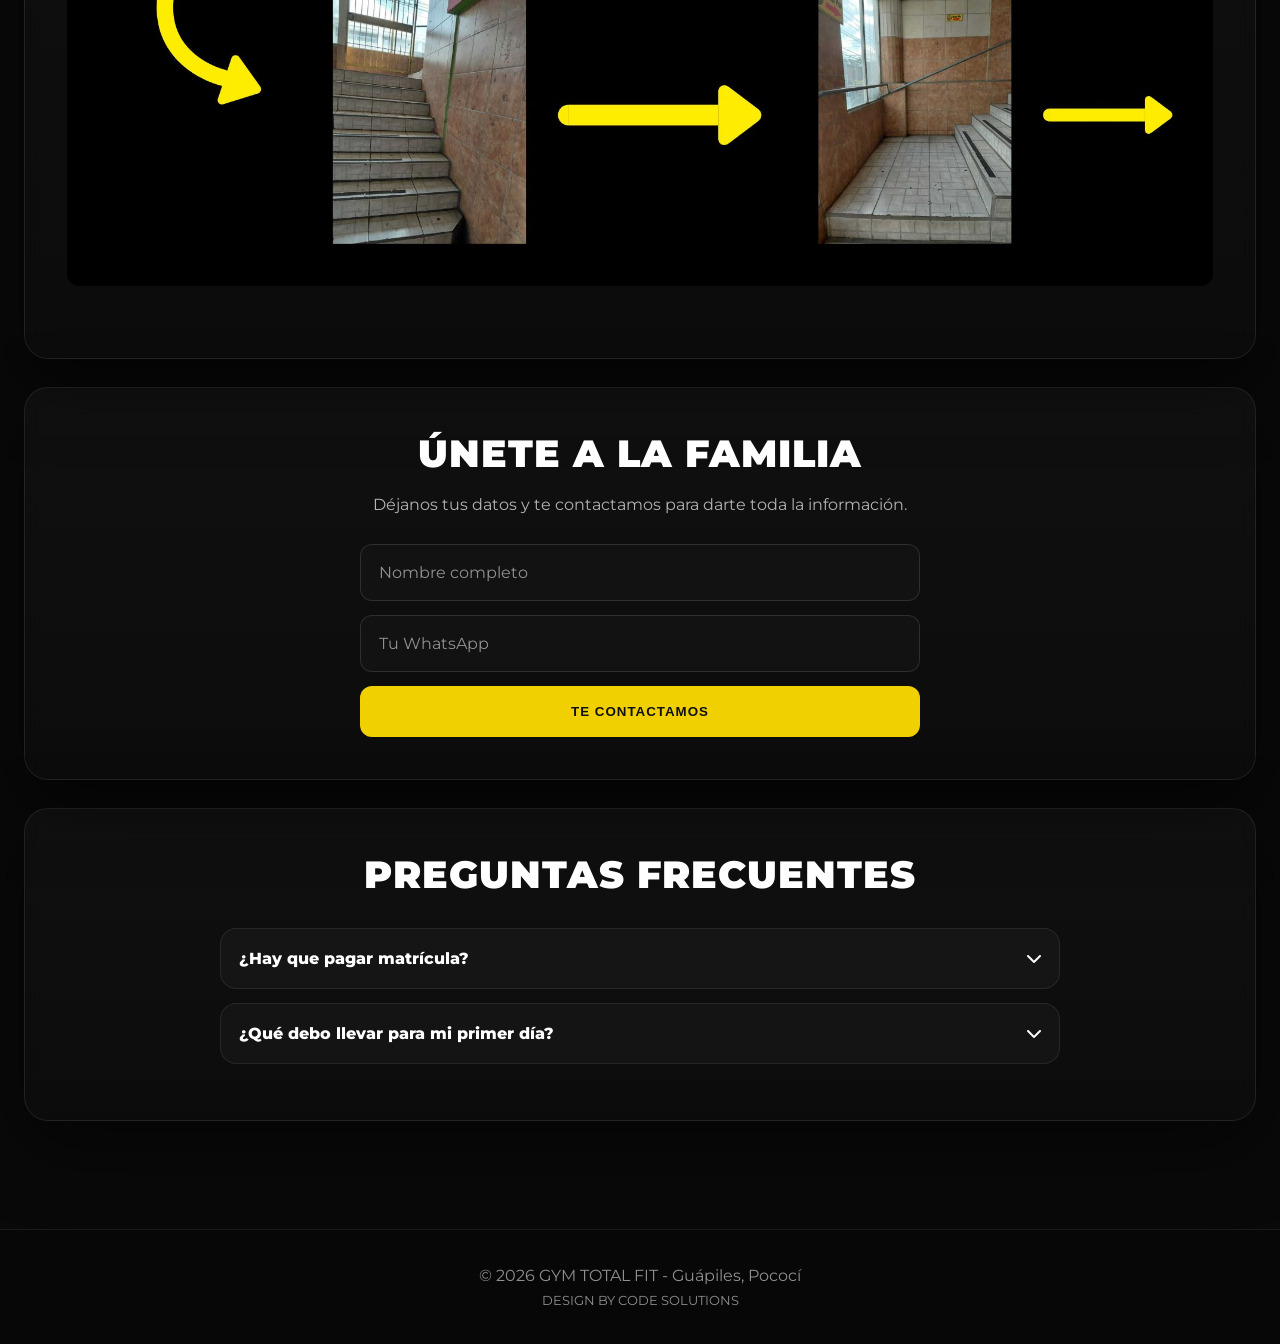
==== commit 7916ff08: "cambios imagenes" ====
--- a/index.html
+++ b/index.html
@@ -948,8 +948,8 @@
       </p>
 
       <div class="galeria-grid">
-        <img src="https://images.unsplash.com/photo-1517963879433-6ad2b056d712?q=80&w=1200&auto=format&fit=crop" class="galeria-item" alt="Gimnasio moderno" data-aos="zoom-in">
-        <img src="https://images.unsplash.com/photo-1534367610401-9f5ed68180aa?q=80&w=1200&auto=format&fit=crop" class="galeria-item" alt="Área de pesas" data-aos="zoom-in" data-aos-delay="100">
+        <img src="fotoinstalaciones1.jpeg" alt="Instalaciones de Gym Total Fit">
+<img src="fotoinstalaciones2.jpeg" alt="Otra vista de las instalaciones" data-aos-delay="100">
       </div>
     </section>
 
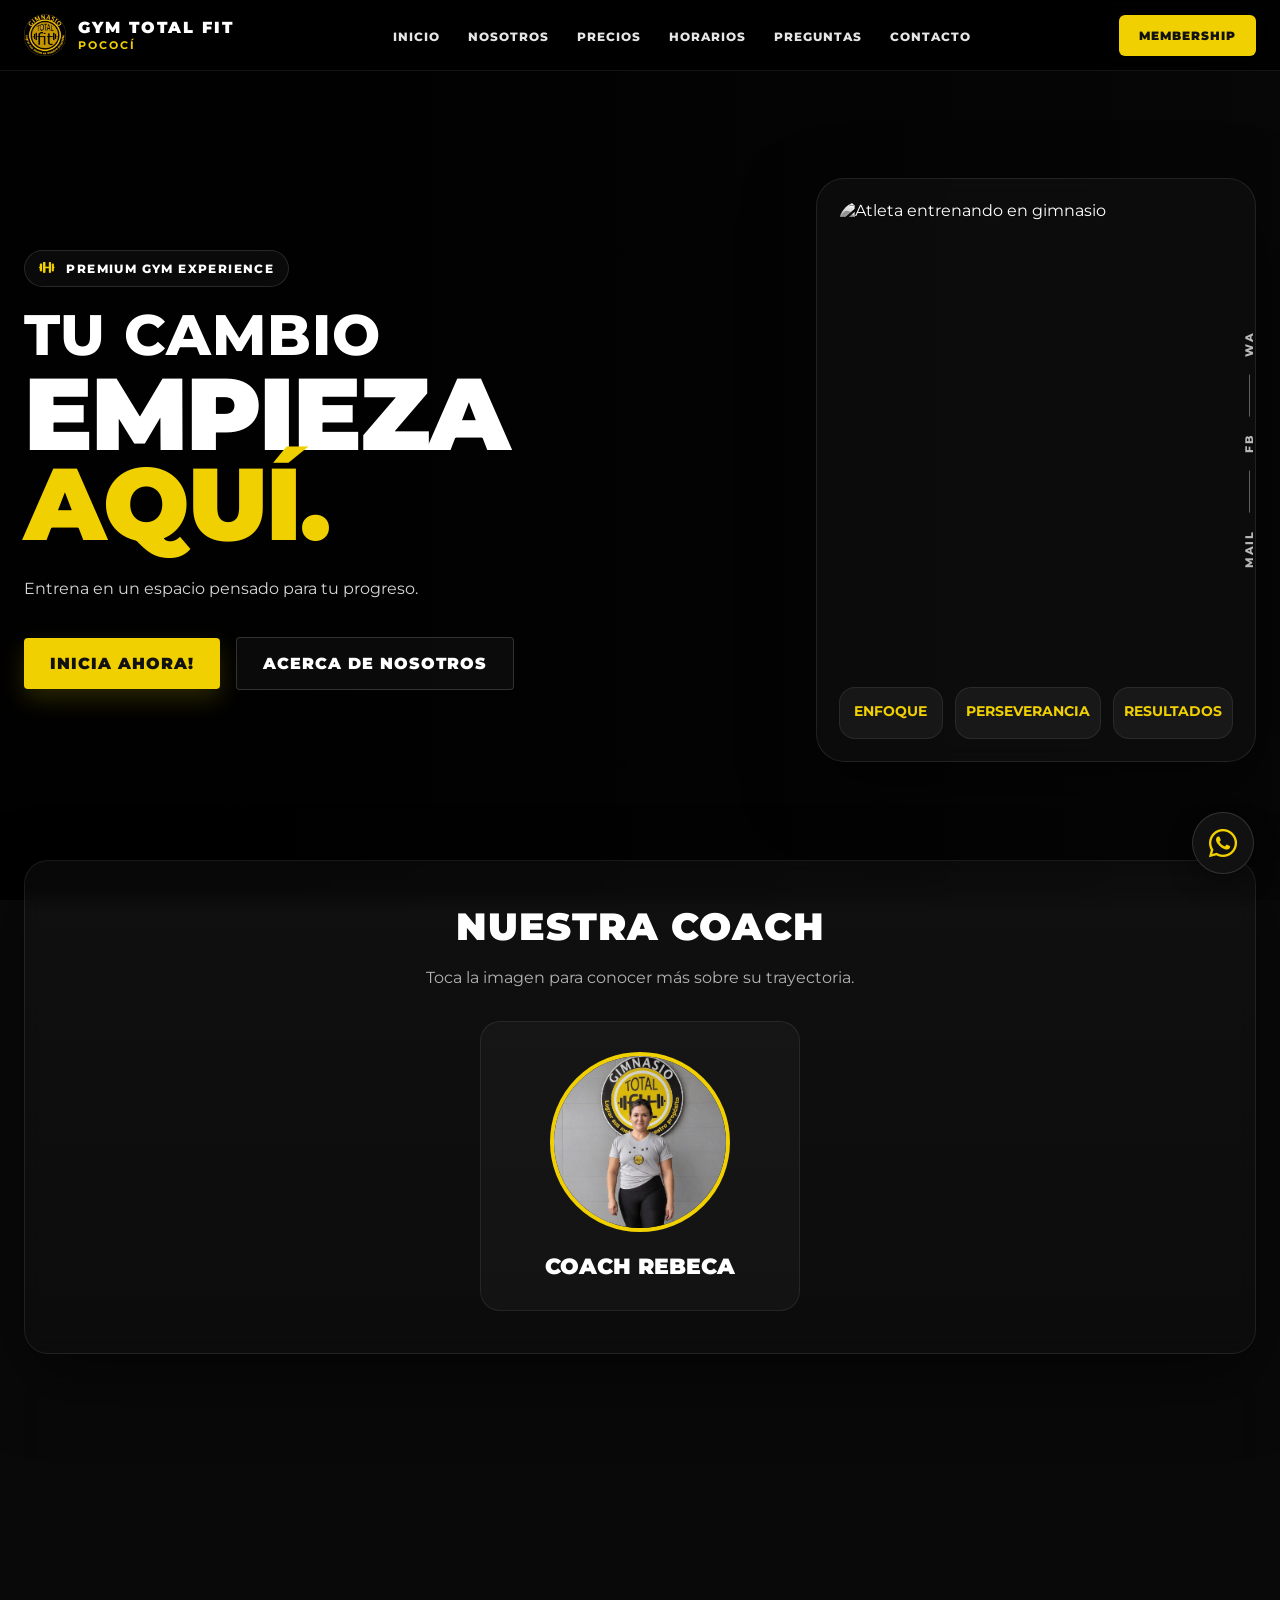
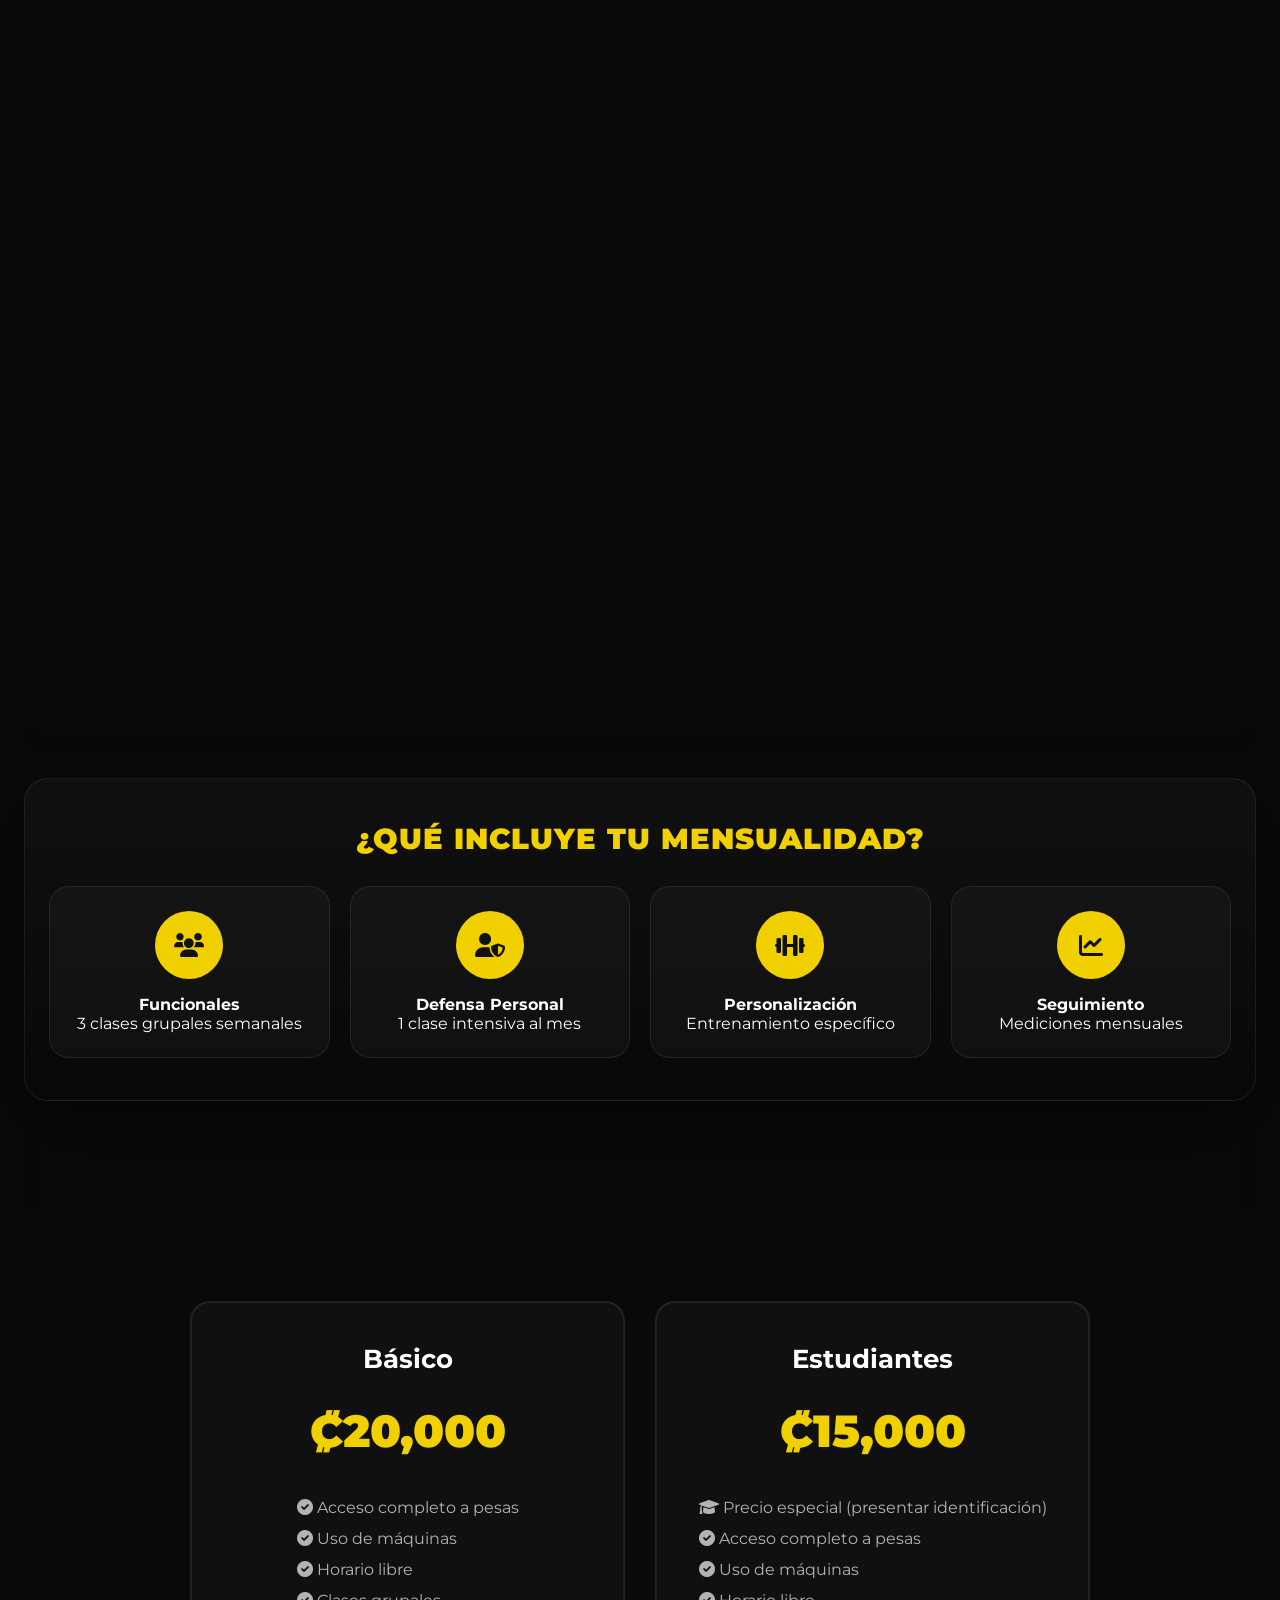
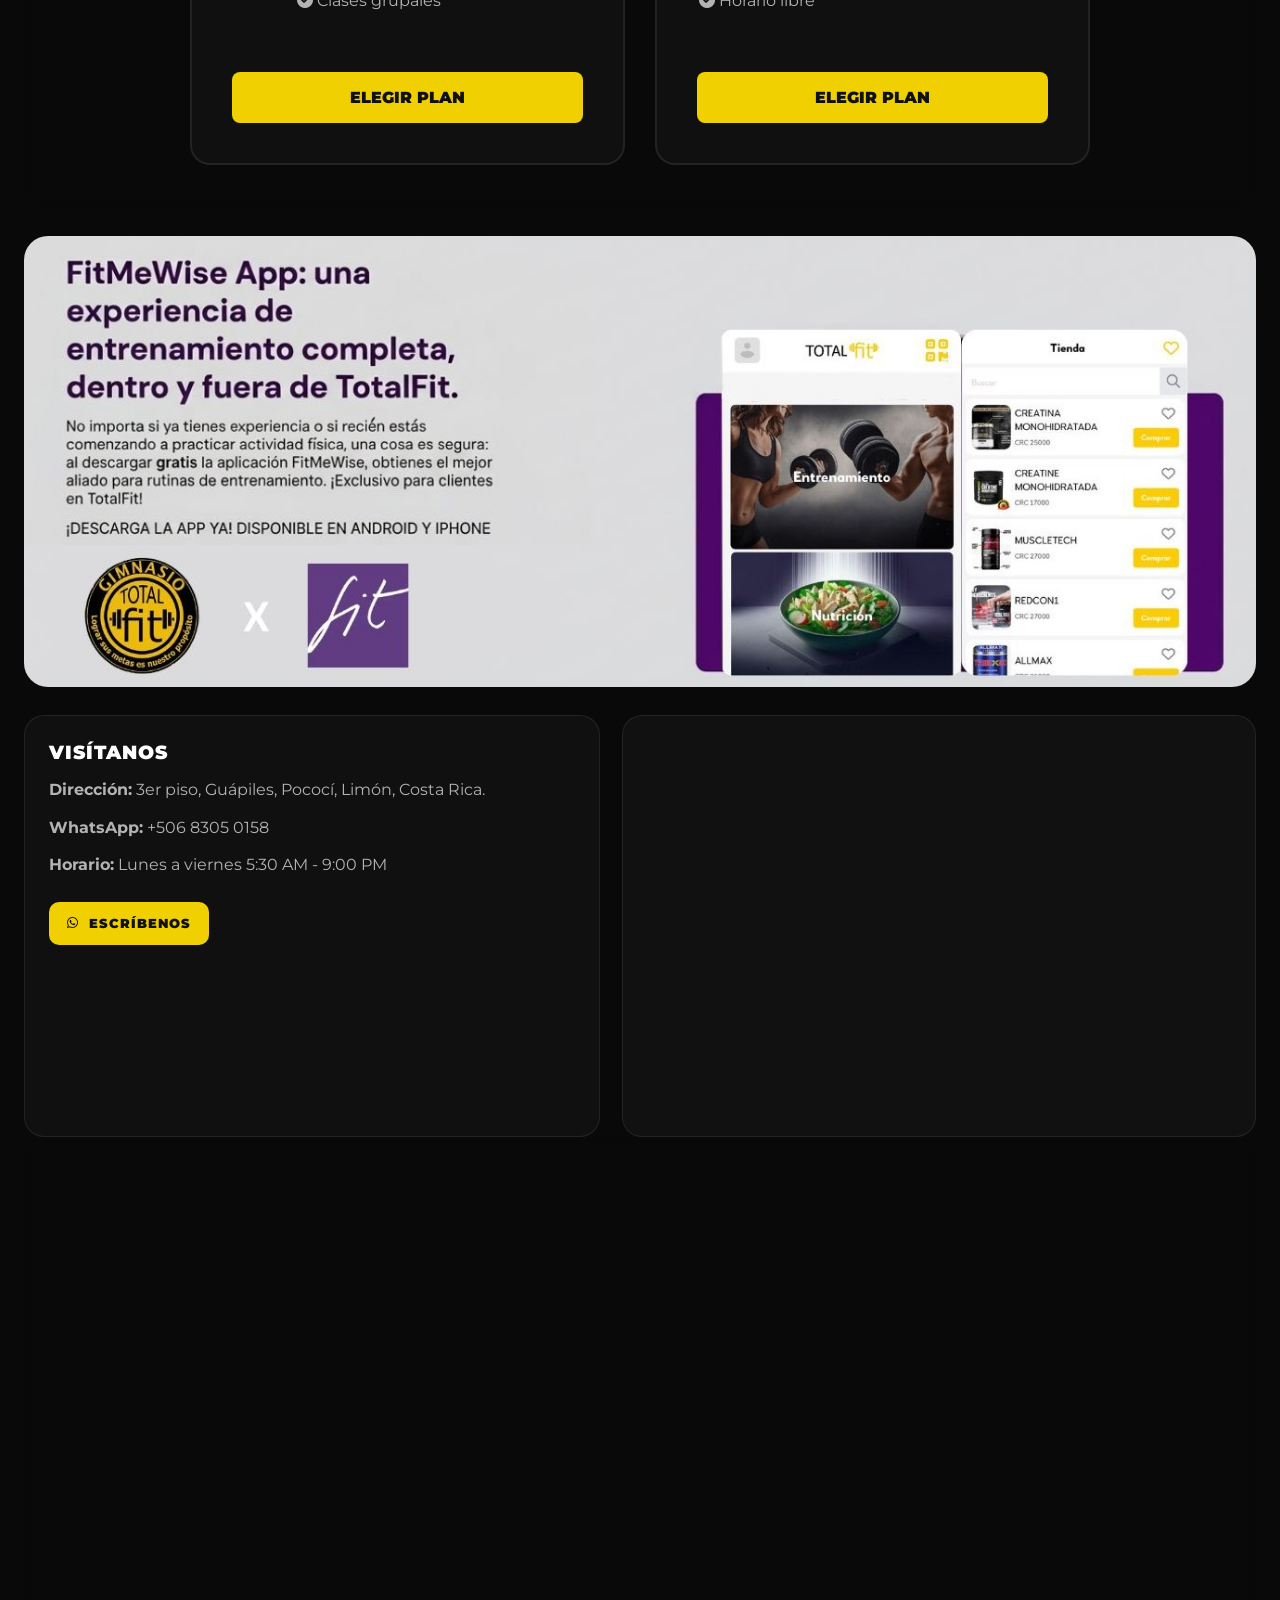
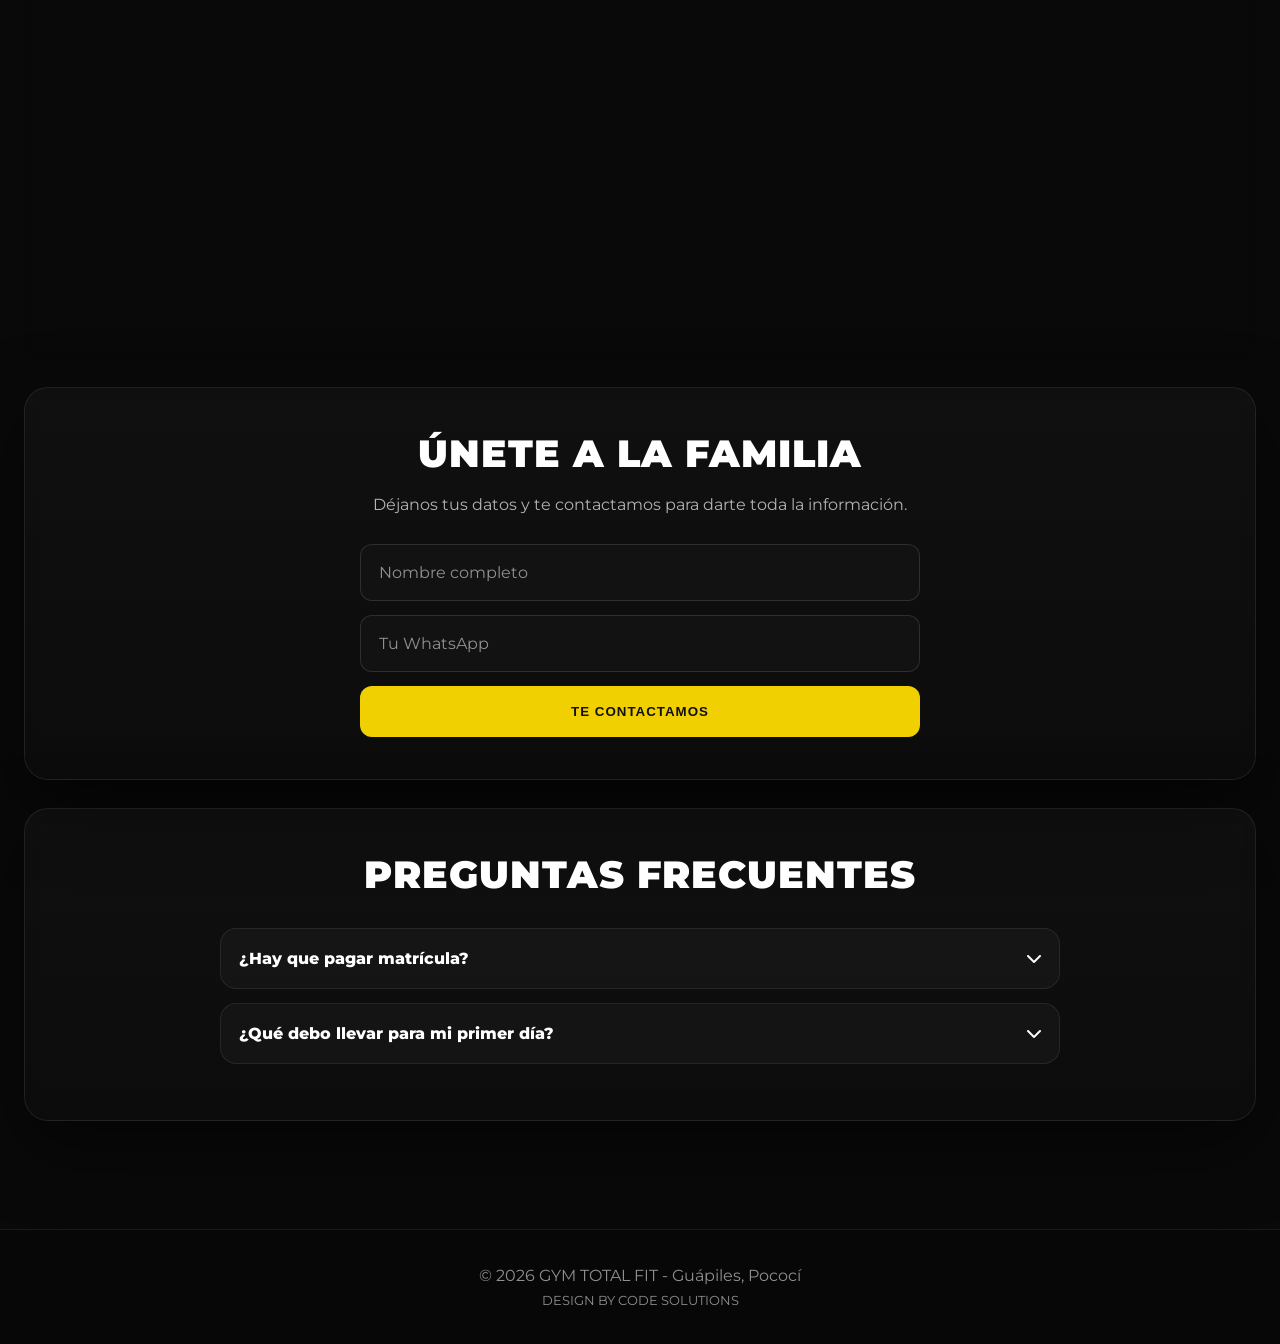
==== commit d7e1e34f: "favicon" ====
--- a/index.html
+++ b/index.html
@@ -9,6 +9,7 @@
   <meta name="keywords" content="gym Pococí, gimnasio Guápiles, fitness Costa Rica, entrenamiento funcional, gimnasio Limón" />
   <meta name="theme-color" content="#0a0a0a" />
 
+  <link rel="icon" href="faviconcito.png" type="image/x-icon">
   <link rel="preconnect" href="https://fonts.googleapis.com">
   <link rel="preconnect" href="https://fonts.gstatic.com" crossorigin>
   <link href="https://fonts.googleapis.com/css2?family=Montserrat:wght@400;600;700;800;900&display=swap" rel="stylesheet">
